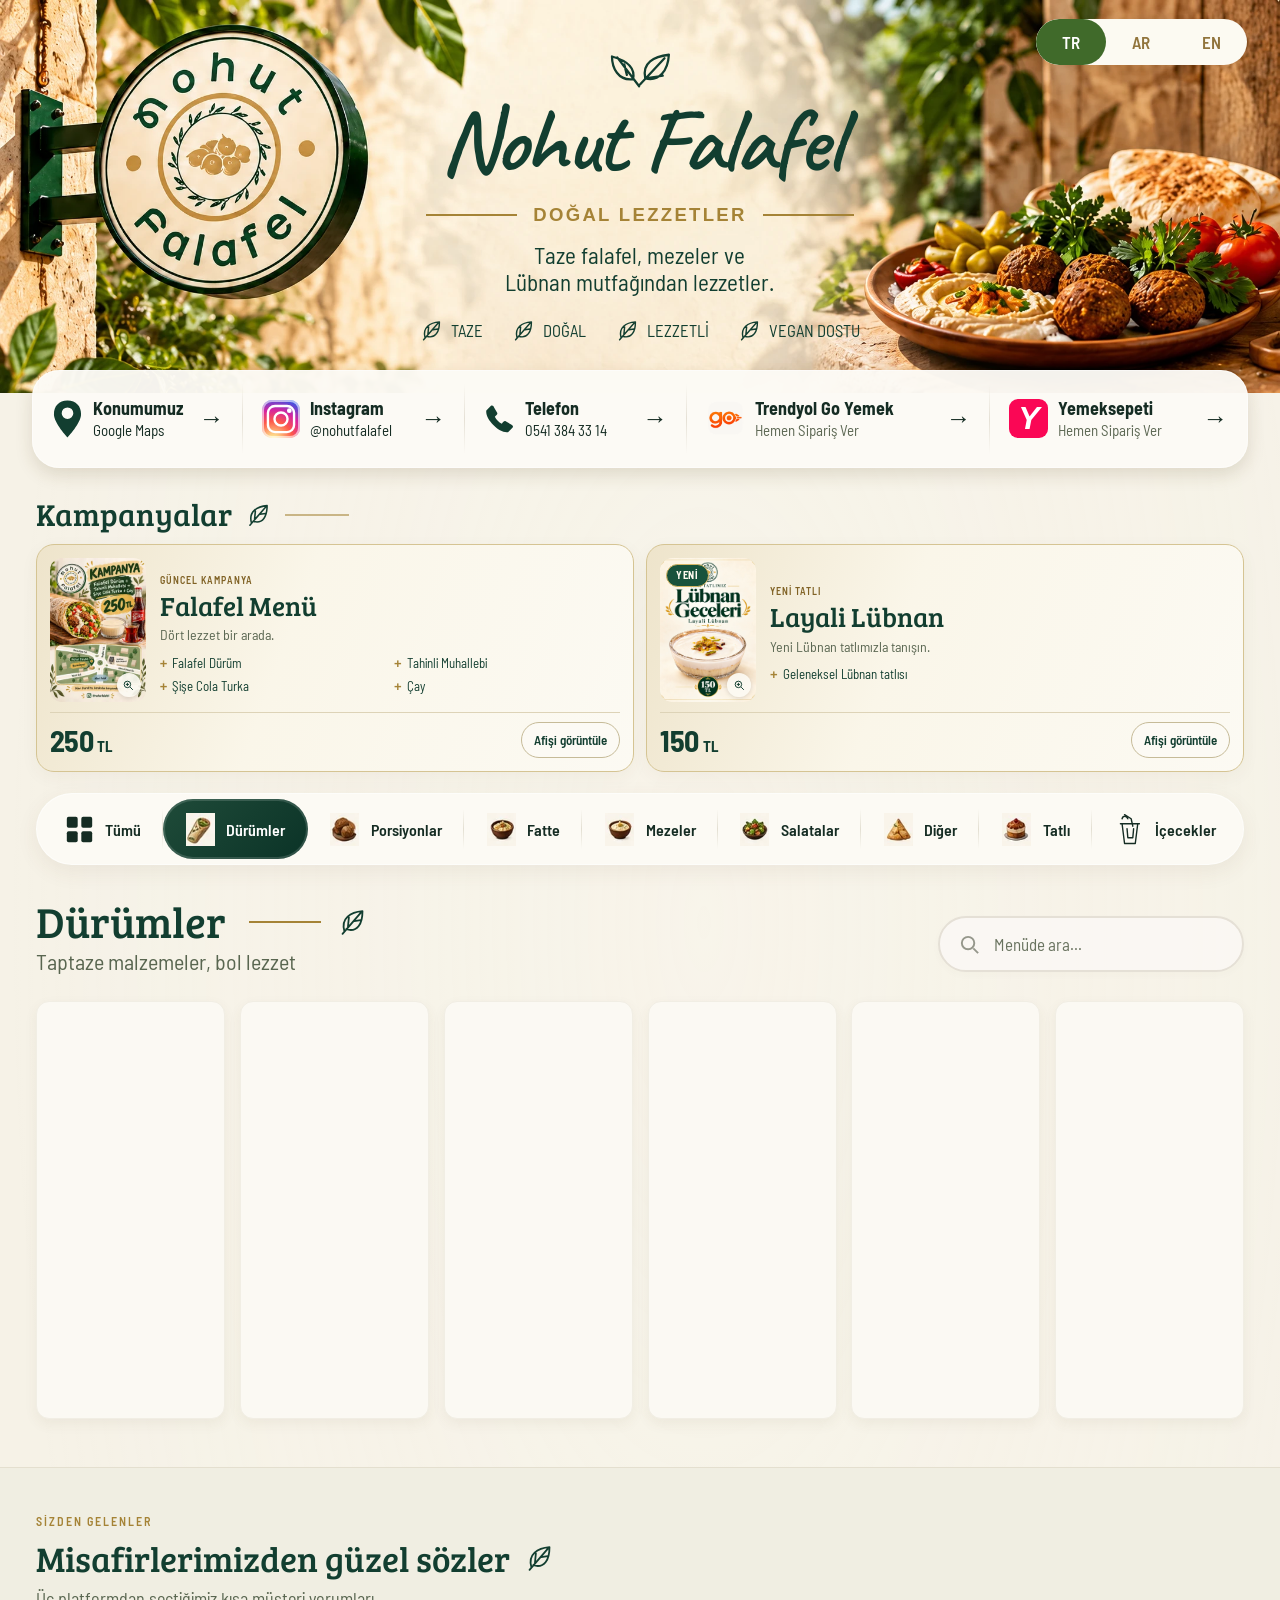
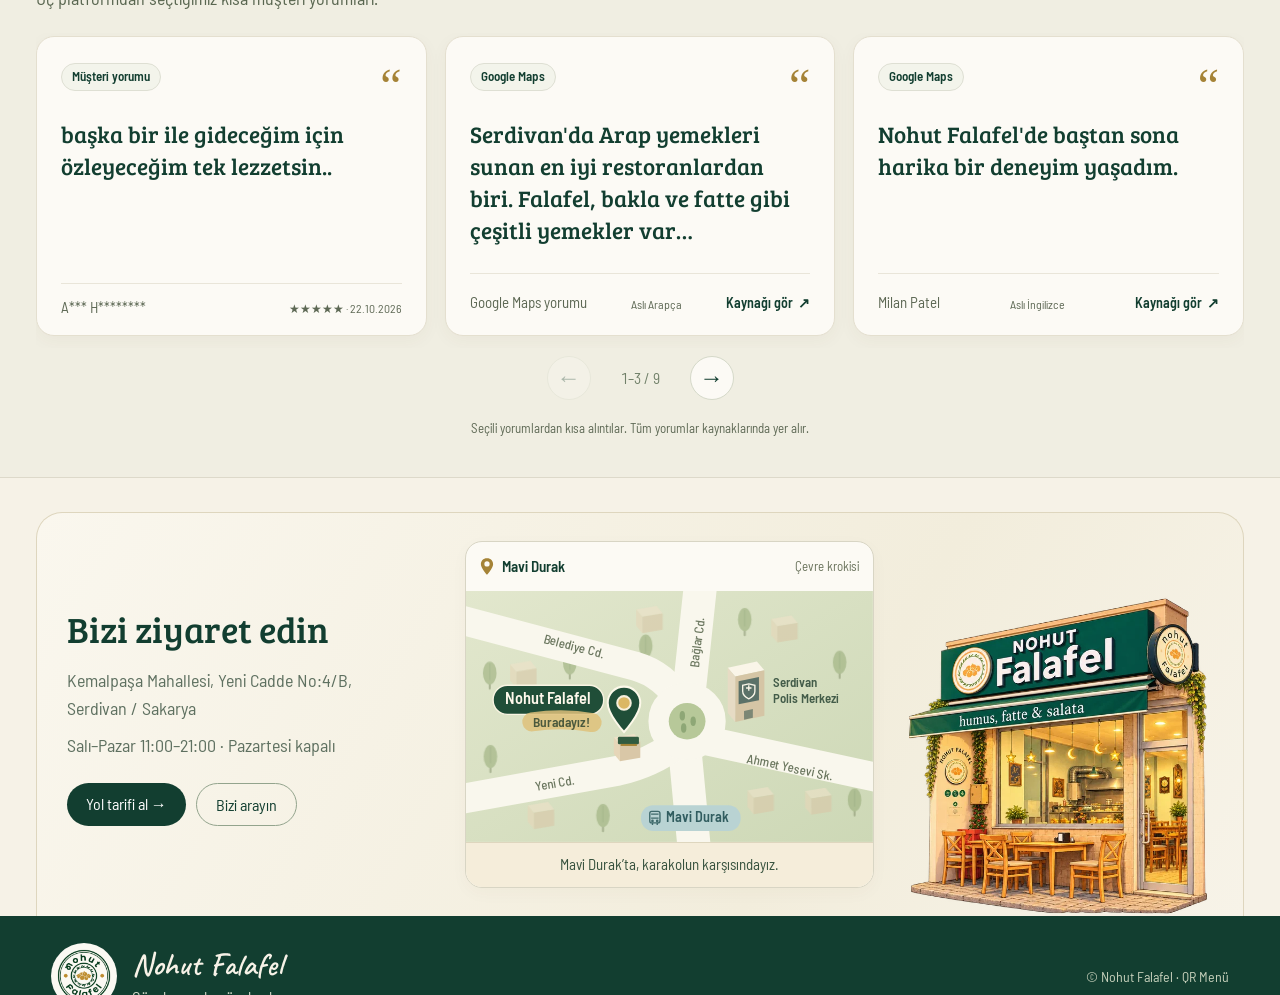
==== index.html @ 2b67fcde "Refresh transparent wrap images" ====
<!doctype html>
<html lang="tr"><head>
<meta charset="utf-8"><meta name="viewport" content="width=device-width,initial-scale=1,viewport-fit=cover"><meta name="theme-color" content="#123e30">
<title>Nohut Falafel | Menü • Menu</title><meta name="description" content="Nohut Falafel Serdivan: falafel, dürüm, fatte, mezeler, salatalar ve içecekler. Turkish, Arabic and English QR menu.">
<link rel="icon" href="assets/nohut-logo.webp?v=20261028-brand1"><link rel="preload" href="assets/hero.webp" as="image" fetchpriority="high"><link rel="stylesheet" href="fonts.css?v=20261025-readability1"><link rel="stylesheet" href="menu.css?v=20261103-wraps3"><script src="menu-data.js?v=20261103-humus" defer></script><script src="menu-ar.js?v=20261103-humus" defer></script><script src="menu.js?v=20261103-transparent1" defer></script>
<link rel="stylesheet" href="campaigns.css?v=20261103-wraps3"><script src="campaigns-data.js?v=20261103-wraps3" defer></script><script src="campaigns.js?v=20261103-wraps3" defer></script>
<script src="cms-live.js?v=20261028-cms1" defer></script>
</head><body>
<a class="skip-link" href="#fullMenu" data-tr="Menüye geç" data-ar="انتقل إلى القائمة" data-en="Skip to menu">Menüye geç</a>
<div class="page">
<header class="hero" aria-labelledby="brandTitle">
<div class="languages" aria-label="Language / Dil / اللغة"><button id="tr" type="button" aria-label="Türkçe" aria-pressed="true">TR</button><button id="ar" type="button" aria-label="العربية" aria-pressed="false">AR</button><button id="en" type="button" aria-label="English" aria-pressed="false">EN</button></div>
<div class="hero-copy"><svg class="hero-leaves" aria-hidden="true" viewBox="0 0 80 46"><use href="#leaves"/></svg><h1 id="brandTitle">Nohut Falafel</h1><div class="tagline"><span data-tr="DOĞAL LEZZETLER" data-ar="نكهات طبيعية" data-en="NATURAL FLAVOURS">DOĞAL LEZZETLER</span></div><p class="hero-description" data-tr="Taze falafel, mezeler ve|Lübnan mutfağından lezzetler." data-ar="فلافل طازجة ومقبلات شهية|ونكهات لبنانية أصيلة." data-en="Fresh falafel, tasty appetizers|and authentic Lebanese flavours.">Taze falafel, mezeler ve<br>Lübnan mutfağından lezzetler.</p><ul class="qualities">
<li><svg aria-hidden="true"><use href="#leaf"/></svg><span data-tr="TAZE" data-ar="طازج" data-en="FRESH">TAZE</span></li><li><svg aria-hidden="true"><use href="#leaf"/></svg><span data-tr="DOĞAL" data-ar="طبيعي" data-en="NATURAL">DOĞAL</span></li><li><svg aria-hidden="true"><use href="#leaf"/></svg><span data-tr="LEZZETLİ" data-ar="لذيذ" data-en="DELICIOUS">LEZZETLİ</span></li><li><svg aria-hidden="true"><use href="#leaf"/></svg><span data-tr="VEGAN DOSTU" data-ar="خيارات نباتية" data-en="VEGAN FRIENDLY">VEGAN DOSTU</span></li></ul></div>
</header>
<nav class="contact-strip" aria-label="Nohut Falafel links">
<a href="https://maps.app.goo.gl/q3GJZfhSuJXXo8o87" target="_blank" rel="noopener noreferrer"><svg class="contact-icon" aria-hidden="true"><use href="#pin"/></svg><span class="contact-copy"><strong data-tr="Konumumuz" data-ar="موقعنا" data-en="Find us">Konumumuz</strong><small>Google Maps</small></span><span class="arrow" aria-hidden="true">→</span></a>
<a href="https://www.instagram.com/nohutfalafel/" target="_blank" rel="noopener noreferrer"><span class="instagram-icon" aria-hidden="true"><svg viewBox="0 0 32 32"><rect x="5" y="5" width="22" height="22" rx="6"/><circle cx="16" cy="16" r="5.5"/><circle cx="23" cy="9" r="1"/></svg></span><span class="contact-copy"><strong>Instagram</strong><small dir="ltr">@nohutfalafel</small></span><span class="arrow" aria-hidden="true">→</span></a>
<a href="tel:+905413843314"><svg class="contact-icon" aria-hidden="true"><use href="#phone"/></svg><span class="contact-copy"><strong data-tr="Telefon" data-ar="الهاتف" data-en="Phone">Telefon</strong><small dir="ltr">0541 384 33 14</small></span><span class="arrow" aria-hidden="true">→</span></a>
<a class="delivery-link" href="https://tgoyemek.com/restoranlar/316490" target="_blank" rel="noopener noreferrer"><img class="trendyol-logo" src="assets/trendyol-go.png?v=20261025-logo1" alt="Trendyol Go" width="39" height="39" decoding="async"><span class="contact-copy"><strong>Trendyol Go Yemek</strong><small data-tr="Hemen Sipariş Ver" data-ar="اطلب الآن" data-en="Order online">Hemen Sipariş Ver</small></span><span class="arrow" aria-hidden="true">→</span></a>
<a class="delivery-link" href="https://www.yemeksepeti.com/restaurant/q6kx/nohut-falafel" target="_blank" rel="noopener noreferrer"><span class="yemeksepeti-icon" aria-hidden="true">Y</span><span class="contact-copy"><strong>Yemeksepeti</strong><small data-tr="Hemen Sipariş Ver" data-ar="اطلب الآن" data-en="Order online">Hemen Sipariş Ver</small></span><span class="arrow" aria-hidden="true">→</span></a>
</nav>
<main class="content">
<noscript class="menu-unavailable">Menüyü görüntülemek için JavaScript’i etkinleştirin. Yardım için: <a href="tel:+905413843314">0541 384 33 14</a>.<br>Enable JavaScript to view the menu, or call us.<br><span lang="ar" dir="rtl">فعّل JavaScript لعرض القائمة، أو اتصل بنا للمساعدة.</span></noscript>
<section class="campaigns" id="campaigns" aria-labelledby="campaignsTitle" hidden><div class="campaigns-heading"><h2 id="campaignsTitle">Kampanyalar</h2><svg aria-hidden="true"><use href="#leaf"/></svg></div><div class="campaigns-list" id="campaignsList"></div></section>
<nav class="category-nav" id="categories" aria-label="Menü kategorileri"></nav>
<section id="fullMenu" aria-labelledby="sectionTitle"><div class="menu-toolbar"><div class="section-heading"><div class="title-line"><h2 id="sectionTitle">Dürümler</h2><span class="gold-rule" aria-hidden="true"></span><svg aria-hidden="true"><use href="#leaf"/></svg></div><p id="sectionDescription">Taptaze malzemeler, bol lezzet</p></div><label class="search"><svg aria-hidden="true" viewBox="0 0 24 24"><circle cx="10.5" cy="10.5" r="6.5"/><path d="m16 16 5 5"/></svg><input type="search" id="search" autocomplete="off" aria-label="Menüde ara" placeholder="Menüde ara..."></label></div><div class="menu-grid" id="grid"></div><p class="empty" id="empty" hidden></p><span class="sr-only" id="counter" role="status" aria-live="polite"></span></section></main>
<section class="reviews-section" id="reviews" aria-labelledby="reviewsTitle">
  <div class="reviews-inner">
    <div class="reviews-heading"><span class="reviews-eyebrow" data-tr="SİZDEN GELENLER" data-ar="تقييمات الزبائن" data-en="CUSTOMER REVIEWS">SİZDEN GELENLER</span><div class="reviews-title-line"><h2 id="reviewsTitle" data-tr="Misafirlerimizden güzel sözler" data-ar="ماذا يقول زبائننا؟" data-en="What Our Customers Say">Misafirlerimizden güzel sözler</h2><svg aria-hidden="true"><use href="#leaf"/></svg></div><p data-tr="Üç platformdan seçtiğimiz kısa müşteri yorumları." data-ar="مختارات من تقييمات زبائننا على Google Maps وTrendyol Go وYemeksepeti." data-en="Customer feedback from Google Maps, Trendyol Go and Yemeksepeti.">Üç platformdan seçtiğimiz kısa müşteri yorumları.</p></div>
    <div class="reviews-grid" id="reviewsTrack" tabindex="0" role="region" aria-labelledby="reviewsTitle">
      <figure class="review-card" data-review-id="customer-20261022-ah">
        <div class="review-card-top"><span class="review-platform" data-tr="Müşteri yorumu" data-ar="رأي أحد زبائننا" data-en="Customer review">Müşteri yorumu</span><span class="review-quote-mark" aria-hidden="true">“</span></div>
        <blockquote><p data-tr="başka bir ile gideceğim için özleyeceğim tek lezzetsin.." data-ar="سأنتقل إلى مدينة أخرى، وطعم أكلكم هو الوحيد الذي سأشتاق إليه." data-en="I&#39;m moving to another city, and yours is the only food I&#39;ll miss.">başka bir ile gideceğim için özleyeceğim tek lezzetsin..</p></blockquote>
        <figcaption><span class="review-author" dir="ltr">A*** H********</span><small class="review-translation"><span aria-hidden="true">★★★★★</span><span class="sr-only" data-tr="5 üzerinden 5" data-ar="5 من 5" data-en="5 out of 5">5 üzerinden 5</span> · <time datetime="2026-10-22">22.10.2026</time></small></figcaption>
      </figure>
      <figure class="review-card">
        <div class="review-card-top"><span class="review-platform google">Google Maps</span><span class="review-quote-mark" aria-hidden="true">“</span></div>
        <blockquote cite="https://www.google.com/maps/place/Nohut+Falafel/@40.7650391,30.3602224,17z/data=!4m8!3m7!1s0x14ccb3cd4595bcab:0xd28ffffa342dbede!8m2!3d40.7650391!4d30.3602224!9m1!1b1!16s%2Fg%2F11wjq__p26?hl=ar"><p data-tr="Serdivan&#39;da Arap yemekleri sunan en iyi restoranlardan biri. Falafel, bakla ve fatte gibi çeşitli yemekler var…" data-ar="من افضل المطاعم اللتي تقدم الوجبات العربية في منطقة سيرديفان اوصي به يقدم اطباق متنوعة لوجبات الفلافل والفول واطباق الفتة…" data-en="One of the best places for Arabic food in Serdivan, serving falafel, fava beans and fatteh…">Serdivan&#39;da Arap yemekleri sunan en iyi restoranlardan biri. Falafel, bakla ve fatte gibi çeşitli yemekler var…</p></blockquote>
        <figcaption><span class="review-author" data-tr="Google Maps yorumu" data-ar="تقييم على Google Maps" data-en="Google Maps reviewer">Google Maps yorumu</span><small class="review-translation" data-tr="Aslı Arapça" data-ar="الأصل بالعربية" data-en="Originally in Arabic">Aslı Arapça</small><a class="review-source" href="https://www.google.com/maps/place/Nohut+Falafel/@40.7650391,30.3602224,17z/data=!4m8!3m7!1s0x14ccb3cd4595bcab:0xd28ffffa342dbede!8m2!3d40.7650391!4d30.3602224!9m1!1b1!16s%2Fg%2F11wjq__p26?hl=ar" target="_blank" rel="noopener noreferrer"><span data-tr="Kaynağı gör" data-ar="عرض المصدر" data-en="View source">Kaynağı gör</span><span aria-hidden="true">↗</span></a></figcaption>
      </figure>
      <figure class="review-card">
        <div class="review-card-top"><span class="review-platform google">Google Maps</span><span class="review-quote-mark" aria-hidden="true">“</span></div>
        <blockquote cite="https://fr.restaurantguru.com/Nohut-Falafel-Sakarya"><p data-tr="Nohut Falafel&#39;de baştan sona harika bir deneyim yaşadım." data-ar="كانت تجربتي في نوهوت فلافل ممتازة من البداية للنهاية." data-en="I had the pleasure of dining at Nohut Falafel, and it was an outstanding experience from start to finish.">Nohut Falafel&#39;de baştan sona harika bir deneyim yaşadım.</p></blockquote>
        <figcaption><span class="review-author" data-tr="Milan Patel" data-ar="Milan Patel" data-en="Milan Patel">Milan Patel</span><small class="review-translation" data-tr="Aslı İngilizce" data-ar="الأصل بالإنجليزية" data-en="Originally in English">Aslı İngilizce</small><a class="review-source" href="https://fr.restaurantguru.com/Nohut-Falafel-Sakarya" target="_blank" rel="noopener noreferrer"><span data-tr="Kaynağı gör" data-ar="عرض المصدر" data-en="View source">Kaynağı gör</span><span aria-hidden="true">↗</span></a></figcaption>
      </figure>
      <figure class="review-card">
        <div class="review-card-top"><span class="review-platform google">Google Maps</span><span class="review-quote-mark" aria-hidden="true">“</span></div>
        <blockquote cite="https://www.google.com/maps/place/Nohut+Falafel/@40.7650391,30.3602224,17z/data=!4m8!3m7!1s0x14ccb3cd4595bcab:0xd28ffffa342dbede!8m2!3d40.7650391!4d30.3602224!9m1!1b1!16s%2Fg%2F11wjq__p26?hl=fr&amp;entry=ttu&amp;g_ep=EgoyMDI2MTAyMC4wIKXMDSoASAFQAw%3D%3D"><p data-tr="Ürünler tazecik lezzetli." data-ar="الأكل طازج جدًا ولذيذ." data-en="The food is really fresh and tasty.">Ürünler tazecik lezzetli.</p></blockquote>
        <figcaption><span class="review-author" data-tr="E. Gündüz" data-ar="E. Gündüz" data-en="E. Gündüz">E. Gündüz</span><a class="review-source" href="https://www.google.com/maps/place/Nohut+Falafel/@40.7650391,30.3602224,17z/data=!4m8!3m7!1s0x14ccb3cd4595bcab:0xd28ffffa342dbede!8m2!3d40.7650391!4d30.3602224!9m1!1b1!16s%2Fg%2F11wjq__p26?hl=fr&amp;entry=ttu&amp;g_ep=EgoyMDI2MTAyMC4wIKXMDSoASAFQAw%3D%3D" target="_blank" rel="noopener noreferrer"><span data-tr="Kaynağı gör" data-ar="عرض المصدر" data-en="View source">Kaynağı gör</span><span aria-hidden="true">↗</span></a></figcaption>
      </figure>
      <figure class="review-card">
        <div class="review-card-top"><span class="review-platform trendyol">Trendyol Go</span><span class="review-quote-mark" aria-hidden="true">“</span></div>
        <blockquote cite="https://tgoyemek.com/restoranlar/316490"><p data-tr="Harikasınız. Her şey çok lezzetli" data-ar="أنتم رائعون، وكل شيء لذيذ جدًا!" data-en="You&#39;re amazing! Everything is delicious.">Harikasınız. Her şey çok lezzetli</p></blockquote>
        <figcaption><span class="review-author" data-tr="Trendyol Go müşterisi" data-ar="أحد زبائن Trendyol Go" data-en="Trendyol Go customer">Trendyol Go müşterisi</span><a class="review-source" href="https://tgoyemek.com/restoranlar/316490" target="_blank" rel="noopener noreferrer"><span data-tr="Kaynağı gör" data-ar="عرض المصدر" data-en="View source">Kaynağı gör</span><span aria-hidden="true">↗</span></a></figcaption>
      </figure>
      <figure class="review-card">
        <div class="review-card-top"><span class="review-platform yemeksepeti">Yemeksepeti</span><span class="review-quote-mark" aria-hidden="true">“</span></div>
        <blockquote cite="https://www.yemeksepeti.com/en/restaurant/q6kx/nohut-falafel/reviews"><p data-tr="Lezzetli ve doyurucuydu ellerinize sağlık." data-ar="الأكل كان لذيذًا ومشبعًا، يعطيكم العافية!" data-en="Delicious and filling — compliments to the chef!">Lezzetli ve doyurucuydu ellerinize sağlık.</p></blockquote>
        <figcaption><span class="review-author" data-tr="Yemeksepeti müşterisi" data-ar="أحد زبائن Yemeksepeti" data-en="Yemeksepeti customer">Yemeksepeti müşterisi</span><a class="review-source" href="https://www.yemeksepeti.com/en/restaurant/q6kx/nohut-falafel/reviews" target="_blank" rel="noopener noreferrer"><span data-tr="Kaynağı gör" data-ar="عرض المصدر" data-en="View source">Kaynağı gör</span><span aria-hidden="true">↗</span></a></figcaption>
      </figure>
      <figure class="review-card">
        <div class="review-card-top"><span class="review-platform google">Google Maps</span><span class="review-quote-mark" aria-hidden="true">“</span></div>
        <blockquote cite="https://www.google.com/maps/place/Nohut+Falafel/@40.7650391,30.3602224,17z/data=!4m8!3m7!1s0x14ccb3cd4595bcab:0xd28ffffa342dbede!8m2!3d40.7650391!4d30.3602224!9m1!1b1!16s%2Fg%2F11wjq__p26?hl=fr&amp;entry=ttu&amp;g_ep=EgoyMDI2MTAyMC4wIKXMDSoASAFQAw%3D%3D"><p data-tr="Çok iyi bir Lübnan restoranı." data-ar="مطعم لبناني ممتاز." data-en="A really good Lebanese restaurant.">Çok iyi bir Lübnan restoranı.</p></blockquote>
        <figcaption><span class="review-author">Temsi<small class="review-translation" data-tr="Fransızcadan çevrildi" data-ar="مترجم من الفرنسية" data-en="Translated from French">Fransızcadan çevrildi</small></span><a class="review-source" href="https://www.google.com/maps/place/Nohut+Falafel/@40.7650391,30.3602224,17z/data=!4m8!3m7!1s0x14ccb3cd4595bcab:0xd28ffffa342dbede!8m2!3d40.7650391!4d30.3602224!9m1!1b1!16s%2Fg%2F11wjq__p26?hl=fr&amp;entry=ttu&amp;g_ep=EgoyMDI2MTAyMC4wIKXMDSoASAFQAw%3D%3D" target="_blank" rel="noopener noreferrer"><span data-tr="Kaynağı gör" data-ar="عرض المصدر" data-en="View source">Kaynağı gör</span><span aria-hidden="true">↗</span></a></figcaption>
      </figure>
      <figure class="review-card">
        <div class="review-card-top"><span class="review-platform trendyol">Trendyol Go</span><span class="review-quote-mark" aria-hidden="true">“</span></div>
        <blockquote cite="https://tgoyemek.com/restoranlar/316490"><p data-tr="Elinize sağlık bayıldık" data-ar="تسلم إيديكم، الأكل عجبنا كثير!" data-en="We loved it — compliments to the chef!">Elinize sağlık bayıldık</p></blockquote>
        <figcaption><span class="review-author" data-tr="Trendyol Go müşterisi" data-ar="أحد زبائن Trendyol Go" data-en="Trendyol Go customer">Trendyol Go müşterisi</span><a class="review-source" href="https://tgoyemek.com/restoranlar/316490" target="_blank" rel="noopener noreferrer"><span data-tr="Kaynağı gör" data-ar="عرض المصدر" data-en="View source">Kaynağı gör</span><span aria-hidden="true">↗</span></a></figcaption>
      </figure>
      <figure class="review-card">
        <div class="review-card-top"><span class="review-platform yemeksepeti">Yemeksepeti</span><span class="review-quote-mark" aria-hidden="true">“</span></div>
        <blockquote cite="https://www.yemeksepeti.com/en/restaurant/q6kx/nohut-falafel/reviews"><p data-tr="her zaman taze ve lezzetli" data-ar="دائمًا طازج ولذيذ." data-en="Always fresh and delicious.">her zaman taze ve lezzetli</p></blockquote>
        <figcaption><span class="review-author" data-tr="Yemeksepeti müşterisi" data-ar="أحد زبائن Yemeksepeti" data-en="Yemeksepeti customer">Yemeksepeti müşterisi</span><a class="review-source" href="https://www.yemeksepeti.com/en/restaurant/q6kx/nohut-falafel/reviews" target="_blank" rel="noopener noreferrer"><span data-tr="Kaynağı gör" data-ar="عرض المصدر" data-en="View source">Kaynağı gör</span><span aria-hidden="true">↗</span></a></figcaption>
      </figure>
    </div>
    <div class="reviews-controls">
      <button class="review-nav" id="reviewsPrev" type="button" aria-controls="reviewsTrack" disabled><span aria-hidden="true">←</span><span class="sr-only" data-tr="Önceki yorumlar" data-ar="الآراء السابقة" data-en="Previous reviews">Önceki yorumlar</span></button>
      <span class="reviews-position" id="reviewsPosition" dir="ltr" role="status" aria-live="polite">1–3 / 9</span>
      <button class="review-nav" id="reviewsNext" type="button" aria-controls="reviewsTrack"><span aria-hidden="true">→</span><span class="sr-only" data-tr="Sonraki yorumlar" data-ar="الآراء التالية" data-en="Next reviews">Sonraki yorumlar</span></button>
    </div>
    <p class="reviews-note" data-tr="Seçili yorumlardan kısa alıntılar. Tüm yorumlar kaynaklarında yer alır." data-ar="مقتطفات من تقييمات أصلية بالعربية والإنجليزية، وتعليقات مترجمة من التركية. يمكنكم مراجعة المصادر عبر الروابط." data-en="Original Arabic and English review excerpts, plus translations of Turkish reviews. Check the source links for full reviews.">Seçili yorumlardan kısa alıntılar. Tüm yorumlar kaynaklarında yer alır.</p>
  </div>
</section>
<section class="visit" aria-labelledby="visitTitle"><div class="visit-inner"><div class="visit-copy"><h2 id="visitTitle" data-tr="Bizi ziyaret edin" data-ar="زورونا" data-en="Visit us">Bizi ziyaret edin</h2><p>Kemalpaşa Mahallesi, Yeni Cadde No:4/B, Serdivan / Sakarya</p><p data-tr="Salı–Pazar 11:00–21:00 · Pazartesi kapalı" data-ar="الثلاثاء–الأحد ⁦11:00–21:00⁩ · مغلق يوم الاثنين" data-en="Tue–Sun 11:00–21:00 · Closed Mondays">Salı–Pazar 11:00–21:00 · Pazartesi kapalı</p><div class="visit-actions"><a href="https://maps.app.goo.gl/q3GJZfhSuJXXo8o87" target="_blank" rel="noopener noreferrer" data-tr="Yol tarifi al →" data-ar="الاتجاهات ←" data-en="Get directions →">Yol tarifi al →</a><a href="tel:+905413843314" data-tr="Bizi arayın" data-ar="اتصل بنا" data-en="Call us">Bizi arayın</a></div></div><div class="visit-map"><div class="visit-map-heading"><span><svg aria-hidden="true" viewBox="0 0 32 40"><use href="#pin"/></svg><strong>Mavi Durak</strong></span><span class="visit-map-label" data-tr="Çevre krokisi" data-ar="خريطة مبسطة" data-en="Local guide">Çevre krokisi</span></div><a class="visit-sketch" href="https://maps.app.goo.gl/q3GJZfhSuJXXo8o87" target="_blank" rel="noopener noreferrer"><svg class="visit-sketch-svg" viewBox="0 0 600 370" xmlns="http://www.w3.org/2000/svg" aria-hidden="true" focusable="false">
<defs><linearGradient id="localGround" x2="1" y2="1"><stop stop-color="#e2e7cd"/><stop offset="1" stop-color="#cdd8b6"/></linearGradient>
<g id="localTree"><path d="M0 7v15" stroke="#8a9672" stroke-width="3" stroke-linecap="round"/><ellipse cy="-1" rx="10" ry="17" fill="#99ad7b"/><path d="M0-15v24" stroke="#7e9865" stroke-width="2" opacity=".5"/></g>
<g id="localHouse"><path d="m0 5 30-5 9 11-30 5Z" fill="#eee1c8"/><path d="m9 16 30-5v24l-30 5Z" fill="#d9c7a7"/><path d="M0 5v24l9 11V16Z" fill="#e6d6b8"/></g></defs>
<rect width="600" height="370" fill="url(#localGround)"/>
<g opacity=".6"><use href="#localHouse" x="65" y="103"/><use href="#localHouse" x="251" y="22"/><use href="#localHouse" x="450" y="36"/><use href="#localHouse" x="500" y="290"/><use href="#localHouse" x="91" y="311"/><use href="#localHouse" x="415" y="289"/>
<use href="#localTree" x="35" y="122"/><use href="#localTree" x="153" y="107"/><use href="#localTree" x="265" y="82"/><use href="#localTree" x="411" y="43"/><use href="#localTree" x="551" y="106"/><use href="#localTree" x="573" y="309"/><use href="#localTree" x="202" y="332"/><use href="#localTree" x="36" y="245"/></g>
<g fill="none" stroke="#f9f7ed" stroke-linecap="round" stroke-linejoin="round"><path d="M347-20 330 139Q325 157 318 174Q306 209 323 237L338 395" stroke-width="49"/><path d="M-25 38 250 111Q292 123 317 164" stroke-width="43"/><path d="M-20 309 224 265Q273 254 310 226" stroke-width="44"/><path d="M338 217 620 278" stroke-width="43"/><circle cx="326" cy="192" r="42" stroke-width="30"/></g>
<circle cx="326" cy="192" r="27" fill="#b7c899"/>
<g fill="#8ea776"><ellipse cx="319" cy="184" rx="4" ry="7"/><ellipse cx="335" cy="192" rx="4" ry="7"/><ellipse cx="321" cy="202" rx="4" ry="7"/></g>
<g class="local-road-labels" fill="#6b775f" font-size="19" font-weight="500"><text x="113" y="76" transform="rotate(15 113 76)">Belediye Cd.</text><text x="343" y="114" transform="rotate(-83 343 114)">Bağlar Cd.</text><text x="103" y="295" transform="rotate(-10 103 295)">Yeni Cd.</text><text x="413" y="253" transform="rotate(12 413 253)">Ahmet Yesevi Sk.</text></g>
<g transform="translate(386 101)"><path d="m0 12 43-9 11 13-43 9Z" fill="#faf5e8"/><path d="m11 25 43-9v67l-43 9Z" fill="#d5c5a5"/><path d="M0 12v67l11 13V25Z" fill="#e6dbc4"/><path d="m16 32 30-6v34l-30 6Z" fill="#5b7168"/><path d="m31 36 9 2v9q0 7-9 11-9-4-9-11v-9Z" fill="none" stroke="#f9f5e8" stroke-width="2"/><path d="M27 42h8m-4-4v8" stroke="#f9f5e8" stroke-width="2"/><path d="m24 76 13-3v13l-13 3Z" fill="#7c8775"/></g>
<text class="local-landmark" x="453" y="142" fill="#435c49" font-size="19" font-weight="600"><tspan x="453">Serdivan</tspan><tspan x="453" dy="23">Polis Merkezi</tspan></text>
<g transform="translate(218 211)"><use href="#localHouse"/><rect x="6" y="4" width="31" height="11" rx="2" fill="#315b40"/><path d="M10 16h24" stroke="#a58336" stroke-width="3"/></g>
<g transform="translate(233 208)"><path d="M0 0s-24-26-24-43a24 24 0 1 1 48 0C24-26 0 0 0 0Z" fill="#204e38" stroke="#fcf8e9" stroke-width="3"/><circle cy="-43" r="10" fill="#dbb764" stroke="#f7efdc" stroke-width="3"/></g>
<rect x="40" y="139" width="163" height="43" rx="21" fill="#204e38" stroke="#f9f4e2" stroke-width="2"/>
<text x="121" y="167" text-anchor="middle" fill="#fff9ec" font-size="24" font-weight="600">Nohut Falafel</text>
<path d="M97 193q47-7 89 1" stroke="#dfc17b" stroke-width="28" stroke-linecap="round" opacity=".85"/>
<text x="141" y="201" text-anchor="middle" fill="#4b593d" font-size="20" font-weight="600" data-tr="Buradayız!" data-ar="نحن هنا!" data-en="We’re here!">Buradayız!</text>
<g transform="translate(258 316)"><rect width="147" height="38" rx="18" fill="#b9d3d3"/><g transform="translate(13 9)" stroke="#3e696b" stroke-width="2" fill="none"><rect width="15" height="17" rx="3"/><path d="M2 4h11M2 10h11M4 17v3m7-3v3"/><circle cx="4" cy="14" r="1"/><circle cx="11" cy="14" r="1"/></g><text x="37" y="25" fill="#315d60" font-size="21" font-weight="600">Mavi Durak</text></g>
</svg><span class="visit-map-caption" data-tr="Mavi Durak’ta, karakolun karşısındayız." data-ar="تجدوننا في Mavi Durak، مقابل مركز الشرطة." data-en="Find us in Mavi Durak, opposite the police station.">Mavi Durak’ta, karakolun karşısındayız.</span></a></div><div class="visit-illustration" aria-hidden="true"><img src="assets/nohut-storefront-anime.webp?v=20261028-1" alt="" width="800" height="600" loading="lazy" decoding="async"></div></div></section>
<footer><img src="assets/nohut-logo.webp?v=20261028-brand1" alt="Nohut Falafel orijinal logo" width="66" height="66" loading="lazy"><div><span class="footer-brand">Nohut Falafel</span><p data-tr="Güzel yemek, güzel anlar." data-ar="أكل طيّب ولَمّة حلوة." data-en="Good food, good moments.">Güzel yemek, güzel anlar.</p></div><small>© Nohut Falafel · <span data-tr="QR Menü" data-ar="قائمة الطعام" data-en="QR Menu">QR Menü</span></small></footer></div>
<dialog class="campaign-viewer" id="campaignViewer" aria-labelledby="campaignViewerTitle"><figure><h2 class="sr-only" id="campaignViewerTitle">Kampanya</h2><button class="campaign-viewer-close" type="button" aria-label="Kapat">×</button><img alt="" width="768" height="1152" decoding="async"></figure></dialog>
<svg class="svg-defs" xmlns="http://www.w3.org/2000/svg" aria-hidden="true"><defs>
<symbol id="leaf" viewBox="0 0 32 32"><path d="M7 26C3 12 14 5 27 4c0 13-5 24-18 20M5 29 25 6M11 21l1-10m6 4 7-1" fill="none" stroke="currentColor" stroke-width="2" stroke-linecap="round" stroke-linejoin="round"/></symbol>
<symbol id="leaves" viewBox="0 0 80 46"><path d="M39 41 14 8m18 25C15 35 8 20 8 7c18 5 27 13 24 26Zm8 6L68 9M46 32C42 14 56 7 73 5c-1 18-11 31-27 27Zm0 0 20-3M25 28l-3-12" fill="none" stroke="currentColor" stroke-width="2.6" stroke-linecap="round" stroke-linejoin="round"/></symbol>
<symbol id="pin" viewBox="0 0 32 40"><path d="M16 1C7 1 2 7 2 15c0 9 14 24 14 24s14-15 14-24C30 7 25 1 16 1Zm0 19a6 6 0 1 1 0-12 6 6 0 0 1 0 12Z" fill="currentColor"/></symbol>
<symbol id="phone" viewBox="0 0 40 40"><path d="M9 3 3 9C1 20 20 39 31 37l6-6c1-2 0-3-2-4l-7-4c-2-1-3 1-5 3-4-2-7-5-9-9 2-2 4-3 3-5l-4-7c-1-2-2-3-4-2Z" fill="currentColor"/></symbol>
<symbol id="all" viewBox="0 0 32 32"><rect x="2" y="2" width="12" height="12" rx="2" fill="currentColor"/><rect x="18" y="2" width="12" height="12" rx="2" fill="currentColor"/><rect x="2" y="18" width="12" height="12" rx="2" fill="currentColor"/><rect x="18" y="18" width="12" height="12" rx="2" fill="currentColor"/></symbol>
<symbol id="drink" viewBox="0 0 32 40"><path d="m7 13 3 24h13l3-24Zm-2 0h23M10 2l8 5 2 9m-7 3 1 11h6l1-11M7 7c1-4 5-4 7 0" fill="none" stroke="currentColor" stroke-width="1.7" stroke-linejoin="round" stroke-linecap="round"/></symbol>
</defs></svg></body></html>
---- fonts.css ----
@font-face {
  font-family: 'Barlow Semi Condensed';
  font-style: normal;
  font-weight: 400;
  font-display: swap;
  src: url(assets/fonts/wlpvgxjLBV1hqnzfr-F8sEYMB0Yybp0mudRnfw.ttf) format('truetype');
}
@font-face {
  font-family: 'Barlow Semi Condensed';
  font-style: normal;
  font-weight: 500;
  font-display: swap;
  src: url(assets/fonts/wlpigxjLBV1hqnzfr-F8sEYMB0Yybp0mudRfi6mPAA.ttf) format('truetype');
}
@font-face {
  font-family: 'Barlow Semi Condensed';
  font-style: normal;
  font-weight: 600;
  font-display: swap;
  src: url(assets/fonts/wlpigxjLBV1hqnzfr-F8sEYMB0Yybp0mudRfp66PAA.ttf) format('truetype');
}
@font-face {
  font-family: 'Barlow Semi Condensed';
  font-style: normal;
  font-weight: 700;
  font-display: swap;
  src: url(assets/fonts/wlpigxjLBV1hqnzfr-F8sEYMB0Yybp0mudRfw6-PAA.ttf) format('truetype');
}
@font-face {
  font-family: 'Bree Serif';
  font-style: normal;
  font-weight: 400;
  font-display: swap;
  src: url(assets/fonts/4UaHrEJCrhhnVA3DgluAx60.ttf) format('truetype');
}
@font-face {
  font-family: 'Caveat';
  font-style: normal;
  font-weight: 600;
  font-display: swap;
  src: url(assets/fonts/WnznHAc5bAfYB2QRah7pcpNvOx-pjSx6SII.ttf) format('truetype');
}

/* Noto Sans Arabic — locally hosted Arabic and Latin subsets. */
@font-face {
  font-family: 'Noto Sans Arabic';
  font-style: normal;
  font-weight: 400 700;
  font-stretch: 100%;
  font-display: swap;
  src: url(assets/fonts/noto-sans-arabic-arabic.woff2) format('woff2');
  unicode-range: U+0600-06FF, U+0750-077F, U+0870-0891, U+0897-08E1, U+08E3-08FF, U+200C-200E, U+2010-2011, U+204F, U+2E41, U+FB50-FDFF, U+FE70-FE74, U+FE76-FEFC, U+102E0-102FB, U+10E60-10E7E, U+10EC2-10EC7, U+10EC9-10EEE, U+10EF0-10EFF, U+1EE00-1EE03, U+1EE05-1EE1F, U+1EE21-1EE22, U+1EE24, U+1EE27, U+1EE29-1EE32, U+1EE34-1EE37, U+1EE39, U+1EE3B, U+1EE42, U+1EE47, U+1EE49, U+1EE4B, U+1EE4D-1EE4F, U+1EE51-1EE52, U+1EE54, U+1EE57, U+1EE59, U+1EE5B, U+1EE5D, U+1EE5F, U+1EE61-1EE62, U+1EE64, U+1EE67-1EE6A, U+1EE6C-1EE72, U+1EE74-1EE77, U+1EE79-1EE7C, U+1EE7E, U+1EE80-1EE89, U+1EE8B-1EE9B, U+1EEA1-1EEA3, U+1EEA5-1EEA9, U+1EEAB-1EEBB, U+1EEF0-1EEF1;
}
@font-face {
  font-family: 'Noto Sans Arabic';
  font-style: normal;
  font-weight: 400 700;
  font-stretch: 100%;
  font-display: swap;
  src: url(assets/fonts/noto-sans-arabic-latin-ext.woff2) format('woff2');
  unicode-range: U+0100-02BA, U+02BD-02C5, U+02C7-02CC, U+02CE-02D7, U+02DD-02FF, U+0304, U+0308, U+0329, U+1D00-1DBF, U+1E00-1E9F, U+1EF2-1EFF, U+2020, U+20A0-20AB, U+20AD-20C4, U+2113, U+2C60-2C7F, U+A720-A7FF;
}
@font-face {
  font-family: 'Noto Sans Arabic';
  font-style: normal;
  font-weight: 400 700;
  font-stretch: 100%;
  font-display: swap;
  src: url(assets/fonts/noto-sans-arabic-latin.woff2) format('woff2');
  unicode-range: U+0000-00FF, U+0131, U+0152-0153, U+02BB-02BC, U+02C6, U+02DA, U+02DC, U+0304, U+0308, U+0329, U+2000-206F, U+20AC, U+2122, U+2191, U+2193, U+2212, U+2215, U+FEFF, U+FFFD;
}
---- menu.css ----
:root{--green:#123e30;--gold:#a58336;--cream:#f6f2e7;--text:#152c23;--muted:#939487;--card:#fbf9f3;--shadow:0 7px 22px #59492513}
*{box-sizing:border-box}html{scroll-behavior:smooth;scroll-padding-top:108px}body{margin:0;background:var(--cream);color:var(--text);font-family:'Barlow Semi Condensed',Arial,sans-serif;font-size:18px}button,input{font:inherit}button,a,input{-webkit-tap-highlight-color:transparent}button,a{touch-action:manipulation}a{color:inherit;text-decoration:none}button{cursor:pointer}button:focus-visible,a:focus-visible,input:focus-visible{outline:3px solid var(--gold);outline-offset:5px}[hidden]{display:none!important}.svg-defs{position:absolute;width:0;height:0;overflow:hidden}.sr-only{position:absolute;width:1px;height:1px;padding:0;overflow:hidden;clip:rect(0,0,0,0);white-space:nowrap;border:0}.skip-link{position:fixed;left:16px;top:-90px;z-index:20;background:var(--green);color:white;padding:12px 20px;border-radius:12px}.skip-link:focus{top:12px}.page{max-width:1800px;margin:auto;overflow:clip;background:radial-gradient(ellipse at 55% 35%,#fffdf533,transparent 70%),var(--cream)}
.hero{height:clamp(355px,30.7vw,505px);position:relative;background:#f4ecd7 url('assets/hero.webp') center top/cover no-repeat}.hero-copy{position:absolute;top:clamp(38px,3.8vw,67px);left:29%;width:42%;text-align:center;color:var(--green)}.hero-leaves{width:70px;height:43px;display:block;margin:0 auto 2px}.hero h1{font-family:'Caveat',cursive;font-weight:600;font-size:clamp(64px,7.2vw,112px);line-height:1.03;letter-spacing:-2.5px;white-space:nowrap;margin:0 0 15px}.tagline{display:flex;justify-content:center;align-items:center;gap:16px;font-family:Arial,sans-serif;color:var(--gold);font-size:clamp(14px,1.45vw,22px);font-weight:600;letter-spacing:2.3px;white-space:nowrap}.tagline:before,.tagline:after{content:'';height:2px;width:17%;background:var(--gold)}.hero-description{font-size:clamp(19px,1.8vw,27px);line-height:1.2;margin:16px 0 21px}.qualities{list-style:none;display:flex;justify-content:center;gap:clamp(18px,2.3vw,38px);padding:0;margin:0 -40px;font-size:clamp(14px,1.3vw,20px);white-space:nowrap}.qualities li{display:flex;align-items:center;gap:8px}.qualities svg{width:23px;height:25px}.languages{position:absolute;right:2.6%;top:19px;display:flex;background:#fcfaf2;border-radius:40px;overflow:hidden;z-index:2;box-shadow:0 3px 8px #0001}.languages button{background:transparent;border:0;color:#91743c;padding:13px 26px;min-width:67px;font-size:17px;font-weight:600;border-radius:40px}.languages button[aria-pressed=true]{background:#406a2a;color:white}.languages button:focus-visible{outline-offset:-4px}
.contact-strip{position:relative;z-index:3;display:grid;grid-template-columns:1fr 1fr 1fr 1.11fr 1.04fr;margin:-23px 2.5% 0;background:#fcfaf5f7;border:1px solid #fff8;border-radius:27px;box-shadow:0 7px 17px #57411e26;min-height:98px;isolation:isolate}.contact-strip a{display:flex;align-items:center;gap:15px;padding:21px clamp(14px,2vw,30px);position:relative;transition:background .18s}.contact-strip a:not(:last-child):after{content:'';position:absolute;right:0;top:14%;height:72%;width:1px;background:linear-gradient(transparent,#e5e0d5,transparent)}.contact-strip a:hover{background:#e9e9dc88}.contact-strip a:first-child{border-radius:27px 0 0 27px}.contact-strip a:last-child{border-radius:0 27px 27px 0}.contact-icon{width:31px;height:40px;flex-shrink:0;color:var(--green)}.contact-copy{display:flex;flex-direction:column;gap:3px;min-width:0}.contact-copy strong{font-size:18px;font-weight:700;line-height:1.1;white-space:nowrap}.contact-copy small{font-size:15px;line-height:1.15;white-space:nowrap}.delivery-link small{color:#807d70}.arrow{margin-left:auto;font-family:Arial,sans-serif;font-size:25px;font-weight:400;line-height:1}.instagram-icon{height:38px;width:38px;flex-shrink:0;border-radius:10px;background:radial-gradient(circle at 30% 107%,#fdf497 0%,#fdf497 5%,#fd5949 40%,#d6249f 63%,#285aeb 92%);box-shadow:inset 0 0 0 2px #fff9}.instagram-icon svg{width:100%;height:100%;fill:none;stroke:white;stroke-width:2}.trendyol-logo{width:63px;height:49px;flex-shrink:0;mix-blend-mode:multiply}.yemeksepeti-icon{display:grid;place-items:center;border-radius:9px;color:white;background:#fa0755;width:39px;height:39px;flex-shrink:0;font:bold italic 32px Arial,sans-serif}
.content{padding:28px 2.8% 48px}.category-nav{display:flex;align-items:stretch;padding:5px;background:#fcfaf4;border-radius:50px;box-shadow:var(--shadow);margin-bottom:33px;overflow-x:auto;scrollbar-width:none;position:sticky;top:9px;z-index:5;border:1px solid #fff9}.category-nav::-webkit-scrollbar{display:none}.category{display:flex;align-items:center;justify-content:center;gap:11px;flex:1 0 auto;min-height:60px;padding:9px 17px;border:0;border-radius:38px;background:transparent;font-weight:600;color:var(--text);font-size:16px;white-space:nowrap;position:relative}.category:not(:last-child):after{content:'';position:absolute;right:0;top:17%;height:66%;width:1px;background:linear-gradient(transparent,#e3dfd2,transparent)}.category:hover{background:#e9eddf}.category[aria-pressed=true]{background:linear-gradient(135deg,#1f4b39,#0b3327);color:#fff;box-shadow:inset 0 0 0 2px #ffffff25}.category[aria-pressed=true]:after{display:none}.category-icon{font-size:27px;line-height:1;display:grid;place-items:center;width:30px;height:35px;flex-shrink:0}.category-icon svg{width:29px;height:33px}.category:focus-visible{outline-offset:-4px}#fullMenu{scroll-margin-top:100px}.menu-toolbar{display:flex;justify-content:space-between;align-items:center;gap:20px;margin-bottom:25px}.title-line{display:flex;align-items:center;gap:17px;color:var(--green)}h2{font-family:'Bree Serif',Georgia,serif;font-weight:400}.title-line h2{font-size:43px;line-height:1.1;margin:0}.gold-rule{width:72px;height:2px;background:var(--gold);margin-left:6px}.title-line svg{width:29px;height:32px}.section-heading p{color:#929385;font-size:22px;line-height:1.3;margin:2px 0 0}.search{display:flex;align-items:center;gap:11px;width:306px;height:56px;max-width:40%;border:2px solid #e5e0d6;border-radius:40px;background:#fcfaf8b0;padding:0 18px;box-shadow:0 3px 9px #50422b06;transform:translateY(7px)}.search svg{width:23px;height:23px;flex-shrink:0;fill:none;stroke:#95978b;stroke-width:2}.search input{width:100%;background:transparent;border:0;outline:none;color:var(--green);font-size:17px;min-width:0}.search:focus-within{border-color:var(--gold)}.search input:focus-visible{outline:none}.search input::placeholder{color:#b3b1a7}.menu-grid{display:grid;grid-template-columns:repeat(6,minmax(0,1fr));gap:18px 15px}.dish{border-radius:13px;overflow:hidden;min-width:0;background:var(--card);box-shadow:0 5px 13px #5b4a2810;display:flex;flex-direction:column;border:1px solid #f1eee4}.art{aspect-ratio:1/1;overflow:hidden;background:radial-gradient(ellipse at center,#f0e7d6,#e0d6bf);display:grid;place-items:center;position:relative}.art>svg{display:block;width:100%;height:100%}.real-dish-image{width:100%;height:100%;object-fit:contain;padding:10px}.fallback-art{position:absolute;inset:0;display:grid;place-items:center}.fallback-art svg{width:100%;height:100%}.dish-text{padding:9px 13px 12px;display:flex;flex-direction:column;flex:1}.name{font-size:18px;font-weight:600;line-height:1.15;margin:0;min-height:42px}.price{font-size:23px;font-weight:700;color:var(--gold);margin-top:9px;line-height:1;min-height:23px}.desc{font-size:15px;line-height:1.4;color:#727a6e;margin:9px 0 0}.empty{text-align:center;padding:55px 10px;color:#728271;font-size:21px}.visit{text-align:center;border-top:1px solid #ddd9ca;padding:35px 20px 39px;background:#eeeee2}.visit h2{font-size:30px;margin:0 0 12px;color:var(--green)}.visit p{margin:7px 0;font-size:17px;color:#5e7060}.visit-actions{display:flex;justify-content:center;gap:10px;margin-top:20px}.visit-actions a{padding:11px 22px;border-radius:25px;background:var(--green);color:#fff;font-size:16px}.visit-actions a:last-child{background:transparent;border:1px solid #93a48d;color:var(--green)}footer{display:flex;align-items:center;gap:15px;padding:27px 4%;background:var(--green);color:#f7f2e7}footer img{border-radius:50%;object-fit:cover}footer .footer-brand{font-family:'Caveat',cursive;font-size:32px}footer p{margin:2px 0;font-size:16px;color:#d1d9c8}footer>small{margin-left:auto;font-size:14px;color:#c6d0bb}
@media(min-width:1500px){.category{font-size:19px;min-height:70px}.content{padding-top:35px}.contact-strip{min-height:115px}.contact-copy strong{font-size:21px}.contact-copy small{font-size:17px}.contact-icon{width:37px;height:45px}.instagram-icon{width:44px;height:44px}.contact-strip .arrow{font-size:30px}.name{font-size:22px;min-height:51px}.price{font-size:27px}.section-heading p{font-size:25px}.title-line h2{font-size:49px}.menu-grid{gap:22px}.menu-toolbar{margin-bottom:30px}.category-nav{margin-bottom:40px}}
@media(min-width:1000px) and (max-width:1170px){.contact-strip a{gap:9px;padding:18px 12px}.contact-copy strong{font-size:16px}.contact-copy small{font-size:13px}.contact-strip .arrow{font-size:21px}.trendyol-logo{width:52px}.category{padding:9px 12px;font-size:15px;gap:8px}.hero h1{font-size:7.2vw}.hero-copy{top:40px}}
@media(max-width:999px){html{scroll-padding-top:92px}.hero{height:340px;background-size:auto 100%;background-position:center top}.hero-copy{left:29%;width:43%;top:48px}.hero h1{font-size:7.2vw;letter-spacing:-1.8px;margin-bottom:13px}.hero-leaves{width:55px;height:34px}.tagline{font-size:13px;letter-spacing:1.7px;gap:8px}.hero-description{font-size:18px;margin:16px 0 20px}.qualities{font-size:12px;gap:15px;margin:0 -35px}.qualities svg{width:17px;height:20px}.qualities li{gap:5px}.languages{top:14px;right:18px}.languages button{min-width:50px;padding:10px 16px;font-size:14px}.contact-strip{margin:-17px 2.5% 0;min-height:95px;border-radius:20px}.contact-strip a{padding:13px 7px;gap:5px;flex-direction:column;text-align:center;justify-content:center}.contact-icon{width:25px;height:30px}.instagram-icon,.yemeksepeti-icon{width:29px;height:29px;border-radius:7px}.yemeksepeti-icon{font-size:24px}.trendyol-logo{width:42px;height:31px}.contact-strip .arrow{display:none}.contact-copy{gap:4px}.contact-copy strong{font-size:14px;white-space:normal}.contact-copy small{font-size:11px}.category{padding:8px 14px;min-height:56px;font-size:15px;gap:8px}.category-icon{font-size:25px;width:26px}.category-nav{margin-bottom:27px}.content{padding-top:22px}.menu-grid{grid-template-columns:repeat(4,minmax(0,1fr));gap:14px}.title-line h2{font-size:37px}.section-heading p{font-size:19px}.search{width:265px;height:49px}.name{font-size:18px}.price{font-size:22px}}
@media(max-width:600px){html{scroll-padding-top:90px}.hero{height:385px;background-size:auto 230px;background-position:center top;background-color:#f3ead4}.hero:after{content:'';position:absolute;left:0;right:0;top:180px;bottom:0;background:linear-gradient(transparent,#f6f0df 46%,#f6f0df)}.hero-copy{left:6%;width:88%;top:188px;z-index:1}.hero-leaves{display:none}.hero h1{font-size:54px;letter-spacing:-1px;margin-bottom:4px}.tagline{font-size:11px;letter-spacing:2px;gap:12px}.tagline:before,.tagline:after{width:45px;height:1px}.hero-description{font-size:18px;line-height:1.15;margin:10px 0 13px}.qualities{font-size:11px;gap:13px;margin:0;flex-wrap:wrap}.qualities svg{width:16px;height:18px}.qualities li{gap:4px}.languages{right:12px;top:12px}.languages button{min-width:43px;padding:9px 12px;font-size:13px}.contact-strip{grid-template-columns:repeat(6,minmax(0,1fr));margin:-10px 12px 0;border-radius:20px;min-height:0;overflow:hidden;box-shadow:0 6px 16px #51401b1c}.contact-strip a{grid-column:span 2;padding:14px 7px;gap:7px;min-height:89px}.contact-strip a:nth-child(n+4){grid-column:span 3;flex-direction:row;border-top:1px solid #ebe5d6;min-height:73px;padding:11px 13px;gap:9px;text-align:left}.contact-strip a:nth-child(3):after{display:none}.contact-strip a:first-child,.contact-strip a:last-child{border-radius:0}.contact-copy strong{font-size:14px}.contact-copy small{font-size:11px}.contact-icon{width:24px;height:28px}.trendyol-logo{width:42px;height:36px}.instagram-icon,.yemeksepeti-icon{width:30px;height:30px}.delivery-link .contact-copy strong{font-size:14px}.content{padding:19px 13px 32px}.category-nav{border-radius:30px;padding:4px;margin-bottom:25px;top:7px}.category{padding:8px 13px;min-height:48px;font-size:14px;gap:7px}.category-icon{font-size:23px;width:25px;height:30px}.category-icon svg{width:24px;height:28px}.menu-toolbar{display:block;margin-bottom:18px}.title-line h2{font-size:35px}.title-line{gap:13px}.gold-rule{width:54px;margin-left:0}.title-line svg{width:25px;height:27px}.section-heading p{font-size:18px}.search{max-width:none;width:100%;height:46px;margin-top:15px;transform:none;padding:0 14px}.search input{font-size:16px}.menu-grid{grid-template-columns:repeat(2,minmax(0,1fr));gap:13px 10px}.dish{border-radius:11px}.dish-text{padding:10px 11px 12px}.name{font-size:17px;min-height:40px}.price{font-size:22px;margin-top:8px;min-height:22px}.desc{font-size:14px}.visit{padding:29px 18px}.visit h2{font-size:27px}.visit p{font-size:16px}footer{padding:23px 18px;gap:11px;flex-wrap:wrap}footer img{width:52px;height:52px}footer .footer-brand{font-size:30px}footer p{font-size:15px}footer>small{width:100%;margin:3px 0 0 63px;font-size:12px}}
@media(prefers-reduced-motion:reduce){html{scroll-behavior:auto}*{transition:none!important}}
/* Keep the full hanging sign visible on narrow screens. */
@media(min-width:601px) and (max-width:999px){.hero{background-position:left top}}
@media(max-width:600px){.hero{height:350px;background-size:auto 210px;background-position:left top}.hero:after{top:157px}.hero-copy{top:167px}.hero h1{font-size:50px}.hero-description{font-size:17px;margin:10px 0 12px}}
@media(min-width:601px) and (max-width:999px){.hero{height:300px;background-size:100% auto;background-position:center top}.hero-copy{top:30px}}
/* Reserve space for both delivery names and keep every arrow inside its link. */
@media(min-width:601px){
  .contact-strip{grid-template-columns:minmax(0,.9fr) minmax(0,.95fr) minmax(0,.95fr) minmax(0,1.3fr) minmax(0,1.1fr)}
}
.contact-strip>a{min-width:0}
.contact-strip .contact-copy{flex:1 1 0;min-width:0}
.contact-strip .contact-copy strong,.contact-strip .contact-copy small{white-space:normal;overflow-wrap:anywhere}
.contact-strip .arrow{flex:0 0 auto}
@media(min-width:1000px){
  .contact-strip a{gap:10px;padding-left:clamp(12px,1.5vw,24px);padding-right:clamp(12px,1.5vw,24px)}
  .contact-strip .trendyol-logo{width:50px;height:42px}
}

/* A compact, source-linked selection of genuine customer feedback. */
.reviews-section{padding:40px 2.8% 38px;background:#f0eee2;border-top:1px solid #e4dfcf}
.reviews-inner{max-width:1400px;margin:0 auto}
.reviews-heading{margin-bottom:24px}
.reviews-eyebrow{font-size:12px;font-weight:600;letter-spacing:2px;color:var(--gold)}
.reviews-title-line{display:flex;align-items:center;gap:15px;margin-top:7px;color:var(--green)}
.reviews-title-line h2{margin:0;font-size:35px;line-height:1.2}
.reviews-title-line svg{width:29px;height:32px;flex:0 0 auto}
.reviews-heading>p{margin:8px 0 0;font-size:18px;color:#788371}
.reviews-grid{display:grid;grid-template-columns:none;grid-auto-flow:column;grid-auto-columns:calc((100% - 36px)/3);gap:18px;overflow-x:auto;scroll-snap-type:x mandatory;overscroll-behavior-x:contain;scrollbar-width:none;padding:3px 0 12px;-webkit-overflow-scrolling:touch}
.review-card{min-width:0;margin:0;padding:23px 24px 19px;border:1px solid #e4dfcf;border-radius:18px;background:#fcfaf5;box-shadow:0 5px 17px #5b4a280b;display:flex;flex-direction:column}
.review-card-top{display:flex;justify-content:space-between;align-items:center;gap:10px}
.review-platform{padding:5px 10px;border-radius:30px;font-size:13px;line-height:1.2;font-weight:600;border:1px solid #dedfd3;color:var(--green);background:#f3f4eb}
.review-platform.trendyol{color:#a25115;background:#fff2e5;border-color:#f1dec6}
.review-platform.yemeksepeti{color:#bf2352;background:#fff0f4;border-color:#f1d6df}
.review-quote-mark{font:48px/.7 Georgia,serif;color:var(--gold);transform:translateY(9px)}
.review-card blockquote{margin:24px 0 27px;flex:1;color:var(--green);font-family:'Bree Serif',Georgia,serif;font-size:23px;line-height:1.4}
.review-card blockquote p{margin:0;overflow-wrap:anywhere}
.review-card figcaption{display:flex;align-items:center;justify-content:space-between;flex-wrap:wrap;gap:8px;padding-top:14px;border-top:1px solid #e9e5d9;font-size:15px}
.review-author{color:#788371;overflow-wrap:anywhere}
.review-source{display:inline-flex;gap:5px;align-items:center;min-height:28px;color:var(--green);font-size:14px;font-weight:600;text-underline-offset:4px}
.review-source:hover{text-decoration:underline}
.reviews-note{text-align:center;color:#848c7c;font-size:13px;line-height:1.5;margin:19px 0 0}
@media(max-width:999px){.reviews-grid{gap:12px;grid-auto-columns:calc((100% - 24px)/3)}.review-card{padding:20px 18px 15px}.review-card blockquote{font-size:21px}.reviews-title-line h2{font-size:31px}}
@media(max-width:700px){.reviews-section{padding:30px 13px}.reviews-grid{grid-template-columns:none;grid-auto-columns:100%;gap:13px}.reviews-title-line{gap:9px}.reviews-title-line h2{font-size:29px}.reviews-title-line svg{width:23px;height:27px}.reviews-heading>p{font-size:17px}.review-card{padding:20px}.review-card blockquote{margin:18px 0 22px;font-size:23px}.reviews-note{font-size:12px;text-align:left}}

.review-translation{display:block;margin-top:3px;font-size:12px;color:#89917e}

.review-card{scroll-snap-align:start;scroll-snap-stop:normal}
.reviews-grid::-webkit-scrollbar{display:none}
.reviews-grid:focus-visible{outline:2px solid var(--gold);outline-offset:4px}
.reviews-grid.is-dragging{cursor:grabbing;scroll-snap-type:none;user-select:none}
.reviews-grid{cursor:grab}
.review-source{cursor:pointer}
.reviews-controls{display:flex;align-items:center;justify-content:center;gap:17px;margin-top:8px}
.review-nav{display:grid;place-items:center;width:44px;height:44px;border:1px solid #d5d9c9;border-radius:50%;background:#fcfaf5;color:var(--green);font:24px/1 Arial,sans-serif;transition:background .15s,color .15s}
.review-nav:hover:not(:disabled){background:var(--green);color:#fff}
.review-nav:disabled{opacity:.3;cursor:default}
.reviews-position{min-width:65px;text-align:center;font-size:15px;color:#718069;font-variant-numeric:tabular-nums}

/* Arabic follows the same design with native right-to-left reading order. */
.languages{direction:ltr}
[dir=rtl] body{font-family:Tahoma,Arial,sans-serif}
[dir=rtl] h2,[dir=rtl] .review-card blockquote{font-family:Tahoma,Arial,sans-serif}
[dir=rtl] .hero h1{direction:ltr}
[dir=rtl] .tagline{letter-spacing:0}
[dir=rtl] .hero-description{line-height:1.5}
[dir=rtl] .arrow{margin-left:0;margin-right:auto;transform:scaleX(-1)}
[dir=rtl] .contact-strip a:not(:last-child):after,[dir=rtl] .category:not(:last-child):after{right:auto;left:0}
[dir=rtl] .contact-strip a:first-child{border-radius:0 27px 27px 0}
[dir=rtl] .contact-strip a:last-child{border-radius:27px 0 0 27px}
[dir=rtl] footer>small{margin-left:0;margin-right:auto}
[dir=rtl] .review-nav>span[aria-hidden]{transform:scaleX(-1)}
[dir=rtl] .reviews-note{text-align:center}
@media(max-width:700px){[dir=rtl] .reviews-title-line h2{font-size:26px}[dir=rtl] .reviews-note{text-align:right}}

.cutout-art{background:var(--card)}
.meze-cutout{filter:drop-shadow(0 6px 5px #43331d20)}

/* Readable secondary text and Arabic letterforms. */
.section-heading p,.reviews-heading>p{color:#596650}
.desc{color:#52604d}
.search input::placeholder{color:#69735f;opacity:1}
.delivery-link small,.review-author,.reviews-note,.review-translation{color:#5d6854}
.dish-category{align-self:flex-start;margin:0 0 7px;padding:3px 9px;border-radius:20px;background:#e8eddf;color:#36543e;font-size:13px;font-weight:600;line-height:1.4}
[dir=rtl] body,[dir=rtl] h2,[dir=rtl] .review-card blockquote{font-family:'Noto Sans Arabic',Tahoma,Arial,sans-serif}
[dir=rtl] .hero h1,[dir=rtl] .footer-brand{font-family:'Caveat',cursive}
[dir=rtl] .name{line-height:1.65}
[dir=rtl] .desc,[dir=rtl] .section-heading p,[dir=rtl] .reviews-heading>p,[dir=rtl] .reviews-note,[dir=rtl] .visit p{line-height:1.75}
[dir=rtl] h2{line-height:1.5;font-weight:600}
[dir=rtl] .review-card blockquote{line-height:1.8}
[dir=rtl] .contact-copy strong{line-height:1.5}
[dir=rtl] .contact-copy small{line-height:1.4}
[dir=rtl] .category{line-height:1.5}
/* Compact phone header: reach dishes sooner while retaining the same content. */
@media(max-width:600px){
 .hero{height:270px;background-size:auto 150px}
 .hero:after{top:106px}
 .hero-copy{top:112px}
 .hero h1{font-size:44px;margin-bottom:3px}
 .hero-description{font-size:16px;line-height:1.3;margin:8px 0 9px}
 .qualities{font-size:10px;gap:9px}
 .contact-strip a{min-height:76px;padding:10px 7px;gap:5px}
 .contact-strip a:nth-child(n+4){min-height:62px;padding:8px 11px;gap:8px}
 [dir=rtl] .hero-description{line-height:1.6}
}

/* Original plate photographs, including both plates of the Beyrut meal. */
.plate-only-photo{background:var(--card)}
.meal-plates-label{position:absolute;inset-inline-start:9px;bottom:9px;padding:4px 9px;border-radius:20px;background:#fcfaf5ed;color:var(--green);font-size:13px;font-weight:600;line-height:1.5;border:1px solid #e0e5d5}

/* Packaged drinks: real labels, a shared cream canvas and aligned baselines. */
.drink-product{display:block;width:100%;height:100%;mix-blend-mode:multiply}

/* Trendyol Go logo replacement Oct 25: same square icon footprint as Yemeksepeti. */
.contact-strip .trendyol-logo{width:39px;height:39px;display:block;object-fit:contain;border-radius:9px;mix-blend-mode:normal}
@media(max-width:999px){.contact-strip .trendyol-logo{width:29px;height:29px;border-radius:7px}}
@media(max-width:600px){.contact-strip .trendyol-logo{width:30px;height:30px}}

/* Performance: skip painting distant menu cards while preserving their layout footprint. */
@supports (content-visibility:auto){
 #grid .dish{content-visibility:auto;contain-intrinsic-size:auto 390px}
}

/* Keep the original transparent logo clear in the footer. */
footer img{object-fit:contain;border-radius:50%;background:#fbf9f3;padding:5px}

/* Let translated phone headings grow without overlapping the contact links. */
@media(max-width:600px){
 .hero{height:auto;min-height:270px;padding-top:112px;padding-bottom:20px}
 .hero-copy{position:relative;top:auto;left:auto;width:88%;margin:0 auto}
}
.menu-unavailable{display:block;padding:20px;border:1px solid #d4c28f;border-radius:12px;background:#fff8e7;color:#123e30;line-height:1.6}
.menu-unavailable a{text-decoration:underline}

/* A single visit panel with a native illustrated local guide. */
.visit{display:block;padding:34px 2.8% 0;text-align:start;background:var(--cream)}
.visit-inner{display:grid;grid-template-columns:minmax(0,.95fr) minmax(0,1.05fr) minmax(0,.8fr);align-items:center;gap:28px;max-width:1400px;margin:0 auto;padding:28px 30px 0;border:1px solid #ded6be;border-bottom:0;border-radius:26px 26px 0 0;background:linear-gradient(120deg,#faf7ee,#f2eddc 65%,#f7f3e8)}
.visit-copy{min-width:0;padding:8px 0 32px}
.visit h2{font-size:clamp(29px,2.8vw,38px);line-height:1.2;margin:0 0 17px}
.visit p{max-width:36ch;font-size:18px;line-height:1.55;margin:9px 0}
.visit .visit-actions{justify-content:flex-start;flex-wrap:wrap;gap:10px;margin-top:23px}
.visit-actions a{padding:11px 19px;white-space:nowrap}
.visit-map{min-width:0;overflow:hidden;border:1px solid #d8d5c4;border-radius:17px;background:#fcfaf4;margin-bottom:28px;box-shadow:0 5px 17px #59492508}
.visit-map-heading{display:flex;justify-content:space-between;align-items:center;gap:12px;min-height:49px;padding:11px 14px;color:var(--green)}
.visit-map-heading>span{display:flex;align-items:center;gap:8px;min-width:0}
.visit-map-heading svg{width:14px;height:19px;flex:none;color:var(--gold)}
.visit-map-heading strong{font-size:15px;font-weight:600;white-space:nowrap}
.visit-map-heading a{font-size:13px;white-space:nowrap;color:#5d6854}
.visit-map-heading a:hover{text-decoration:underline;text-underline-offset:3px}
.visit-sketch{display:block;outline-offset:-3px}
.visit-sketch-svg{display:block;width:100%;height:auto;font-family:'Barlow Semi Condensed',Arial,sans-serif;direction:ltr}
.visit-map-label{font-size:13px;color:#6a735c}
.visit-map-caption{display:block;padding:11px 14px 12px;text-align:center;color:#36513d;font-size:15px;line-height:1.45;background:#f5edda;border-top:1px solid #ded6be}
.visit-sketch:hover .visit-map-caption{background:#eee3c9}
[dir=rtl] .visit-map-caption{font-family:'Noto Sans Arabic',Tahoma,Arial,sans-serif;font-size:13px;line-height:1.7}
.visit-illustration{width:100%;max-width:300px;aspect-ratio:1015/1086;align-self:end;justify-self:center;overflow:hidden;direction:ltr;margin-bottom:-1px}
.visit-illustration img{display:block;width:142.66%;max-width:none;height:auto;margin-left:-21.28%}
@media(min-width:701px) and (max-width:1100px){.visit-inner{grid-template-columns:minmax(0,1.15fr) minmax(0,.85fr);gap:18px 32px;padding:26px 28px 0;max-width:900px}.visit-copy{grid-column:1;grid-row:1;padding:0}.visit-illustration{grid-column:2;grid-row:1;max-width:235px;align-self:center}.visit-map{grid-column:1/-1;grid-row:2;margin-bottom:27px}.visit-sketch-svg{max-height:330px}}
@media(max-width:700px){.visit{padding:25px 13px 0}.visit-inner{grid-template-columns:minmax(0,1fr);gap:0;max-width:480px;padding:25px 18px 0;border-radius:21px 21px 0 0}.visit-copy{text-align:center;padding:0 0 23px}.visit h2{font-size:29px;margin-bottom:14px}.visit p{font-size:17px;margin:8px auto}.visit .visit-actions{justify-content:center;margin-top:19px}.visit-map{margin-bottom:21px}.visit-map-heading{padding:10px 11px;gap:8px}.visit-map-heading strong{font-size:14px}.visit-map-heading a{font-size:12px}.visit-illustration{max-width:210px;justify-self:center}}



/* Approved wrap photographs already include their own soft food shadows. */
.wrap-photo{filter:none}

/* Actual Lübnan Geceleri dessert shown from above and from the side. */
.lubnan-photo-pair{position:absolute;inset:0;display:grid;grid-template-columns:repeat(2,minmax(0,1fr));gap:5px;padding:7px;background:#f8f2e7}
.lubnan-view{position:relative;min-width:0;min-height:0;overflow:hidden;border-radius:9px;background:#eee3cf}
.lubnan-view img{display:block;width:100%;height:100%;object-fit:cover}
.lubnan-view-label{position:absolute;bottom:6px;inset-inline-start:6px;background:#123e30e6;color:#fff;border-radius:12px;padding:3px 7px;font-size:clamp(9px,1vw,12px);line-height:1.15;white-space:nowrap}
@media(max-width:550px){.lubnan-photo-pair{gap:3px;padding:5px}.lubnan-view{border-radius:6px}.lubnan-view-label{font-size:9px;padding:2px 5px;bottom:4px;inset-inline-start:4px}}

.dish-new{display:inline-block;background:#dbe9dd;color:#174e37;border-radius:999px;padding:3px 9px;margin:5px 0;font-size:.7rem;font-weight:700;letter-spacing:.04em;line-height:1.3}

.dish .art { position: relative; }
.dish .dish-new { position:absolute; z-index:2; inset-block-start:10px; inset-inline-start:10px; display:inline-flex; align-items:center; width:max-content; background:#18523c; color:#fffaf0; border:1px solid #d4b564; border-radius:999px; padding:4px 10px; margin:0; font-size:.68rem; font-weight:700; letter-spacing:.06em; line-height:1.2; box-shadow:0 2px 5px #163b2e22; }
---- campaigns.css ----
/* Optional offers sit between the contact strip and the menu categories. */
.campaigns{margin:0 0 29px;scroll-margin-top:20px}
.campaigns-heading{display:flex;align-items:center;gap:14px;margin-bottom:15px;color:var(--green)}
.campaigns-heading h2{margin:0;font:400 31px/1.2 'Bree Serif',Georgia,serif}
.campaigns-heading svg{width:25px;height:28px}
.campaigns-heading:after{content:'';width:64px;height:2px;background:var(--gold);opacity:.55}
.campaigns-list{display:grid;gap:16px}
.campaign-card{display:grid;grid-template-columns:144px minmax(0,1fr) 178px;align-items:center;gap:27px;padding:18px 28px 18px 18px;border:1px solid #d5c493;border-radius:22px;background:linear-gradient(110deg,#eee4cb 0%,#faf6e9 42%,#fcfaf3 100%);box-shadow:0 5px 18px #5949250c}
.campaign-poster-button{display:block;position:relative;border:0;background:transparent;padding:0;border-radius:12px;overflow:hidden;cursor:zoom-in;line-height:0;align-self:center}
.campaign-poster{display:block;width:144px;height:216px;object-fit:contain;border-radius:12px}
.campaign-image-hint{position:absolute;inset-inline-end:7px;bottom:7px;display:grid;place-items:center;width:29px;height:29px;border-radius:50%;background:#fcfaf3ed;color:var(--green);box-shadow:0 1px 4px #0002}
.campaign-image-hint svg{width:16px;height:16px;fill:none;stroke:currentColor;stroke-width:1.8}
.campaign-copy{min-width:0}
.campaign-eyebrow{display:inline-block;font-size:12px;font-weight:600;letter-spacing:1.6px;color:#806225;margin:0 0 9px}
.campaign-title{font:400 34px/1.2 'Bree Serif',Georgia,serif;color:var(--green);margin:0 0 7px}
.campaign-description{font-size:18px;color:#5c6853;margin:0 0 17px}
.campaign-items{display:grid;grid-template-columns:repeat(2,minmax(0,1fr));gap:10px 18px;list-style:none;margin:0;padding:0;max-width:540px}
.campaign-items li{display:flex;align-items:baseline;gap:8px;font-size:19px;line-height:1.3;color:var(--green)}
.campaign-items li:before{content:'+';font:600 17px/1 Arial,sans-serif;color:var(--gold);flex:none}
.campaign-action{display:flex;flex-direction:column;align-items:center;justify-content:center;border-inline-start:1px solid #ddd3b7;padding-inline-start:25px;gap:16px}
.campaign-price{font-weight:700;font-size:51px;line-height:1;color:var(--green);white-space:nowrap;letter-spacing:-1px}
.campaign-price small{font-size:23px;margin-inline-start:5px;letter-spacing:0}
.campaign-detail-button{min-height:43px;padding:9px 17px;border:1px solid #c6bb98;background:#fcfaf4;border-radius:24px;font-size:16px;font-weight:600;color:var(--green);white-space:nowrap}
.campaign-detail-button:hover{background:var(--green);border-color:var(--green);color:#fff}
.campaign-viewer{padding:0;border:0;background:transparent;max-width:94vw;max-height:94vh;overflow:visible;color:var(--green)}
.campaign-viewer::backdrop{background:#0b211bd9;backdrop-filter:blur(4px)}
.campaign-viewer figure{margin:0;position:relative}
.campaign-viewer img{display:block;max-width:90vw;max-height:90vh;width:auto;height:auto;border-radius:12px;object-fit:contain;background:#f6f2e7}
.campaign-viewer-close{position:absolute;z-index:1;inset-inline-end:9px;top:9px;width:42px;height:42px;border:1px solid #d9d1b9;border-radius:50%;background:#fcfaf3;color:var(--green);font:28px/1 Arial,sans-serif;box-shadow:0 2px 8px #0003;cursor:pointer}
.campaign-modal-open{overflow:hidden}
[dir=rtl] .campaigns-heading h2,[dir=rtl] .campaign-title{font-family:'Noto Sans Arabic',Tahoma,Arial,sans-serif;font-weight:600}
[dir=rtl] .campaign-eyebrow{letter-spacing:0}
[dir=rtl] .campaign-title{font-size:29px;line-height:1.5}
[dir=rtl] .campaign-items li{font-size:17px;line-height:1.6}
[dir=rtl] .campaign-description{font-size:16px;line-height:1.7}
@media(max-width:999px){
 .campaign-card{grid-template-columns:124px minmax(0,1fr) 150px;gap:20px;padding:16px 20px 16px 16px}
 .campaign-poster{width:124px;height:186px}.campaign-title{font-size:29px}.campaign-items{gap:9px 12px}.campaign-items li{font-size:17px}.campaign-description{font-size:17px;margin-bottom:14px}.campaign-action{padding-inline-start:18px}.campaign-price{font-size:44px}.campaign-detail-button{padding:9px 12px;font-size:15px}
}
@media(max-width:650px){
 .campaigns{margin-bottom:24px}.campaigns-heading{margin-bottom:12px;gap:11px}.campaigns-heading h2{font-size:27px}.campaigns-heading svg{width:23px;height:25px}
 .campaign-card{grid-template-columns:108px minmax(0,1fr);gap:14px 17px;padding:14px;border-radius:18px}
 .campaign-poster{width:108px;height:162px}.campaign-eyebrow{font-size:10px;letter-spacing:1px;margin-bottom:6px}.campaign-title{font-size:25px;margin-bottom:5px}.campaign-description{font-size:15px;margin-bottom:11px;line-height:1.3}
 .campaign-items{grid-template-columns:1fr;gap:5px}.campaign-items li{font-size:16px;gap:7px}.campaign-items li:before{font-size:14px}
 .campaign-action{grid-column:1/-1;flex-direction:row;justify-content:space-between;border-inline-start:0;border-top:1px solid #d9cfb0;padding:13px 0 0;gap:10px}.campaign-price{font-size:37px}.campaign-price small{font-size:20px}.campaign-detail-button{min-height:42px;padding:9px 17px;font-size:15px}
 [dir=rtl] .campaigns-heading h2{font-size:24px}[dir=rtl] .campaign-title{font-size:21px}[dir=rtl] .campaign-items li{font-size:14px;line-height:1.65}[dir=rtl] .campaign-description{font-size:13px}[dir=rtl] .campaign-detail-button{font-size:13px}
}
@media(max-width:360px){.campaign-card{grid-template-columns:96px minmax(0,1fr);gap:13px}.campaign-poster{width:96px;height:144px}.campaign-title{font-size:23px}.campaign-items li{font-size:15px}.campaign-description{font-size:14px}}


/* 2026-10-31: Keep offers together without pushing the menu down. */
.campaigns{margin-bottom:21px}
.campaigns-heading{margin-bottom:11px}
.campaigns-list{
 display:grid;
 grid-template-columns:repeat(2,minmax(0,1fr));
 align-items:stretch;
 gap:12px;
}
.campaign-card{
 min-width:0;
 display:grid;
 grid-template-columns:96px minmax(0,1fr);
 align-content:center;
 align-items:start;
 gap:10px 14px;
 padding:13px;
 border-radius:18px;
}
.campaign-poster-button{align-self:start}
.campaign-poster{width:96px;height:144px;object-fit:cover;border-radius:10px}
.campaign-image-hint{width:24px;height:24px;inset-inline-end:5px;bottom:5px}
.campaign-image-hint svg{width:13px;height:13px}
.campaign-copy{align-self:center}
.campaign-eyebrow{font-size:10px;letter-spacing:1px;margin-bottom:4px}
.campaign-title{font-size:clamp(21px,2.15vw,27px);line-height:1.18;margin:0 0 5px}
.campaign-description{font-size:14px;line-height:1.35;margin:0 0 9px}
.campaign-items{grid-template-columns:repeat(2,minmax(0,1fr));gap:4px 8px;max-width:none}
.campaign-items li{font-size:13px;line-height:1.4;gap:5px}
.campaign-items li:before{font-size:13px}
.campaign-action{
 grid-column:1/-1;
 display:flex;
 flex-direction:row;
 align-items:center;
 justify-content:space-between;
 border-inline-start:0;
 border-top:1px solid #ddd3b7;
 padding:9px 0 0;
 gap:9px;
}
.campaign-price{font-size:30px;letter-spacing:-.5px}
.campaign-price small{font-size:15px;margin-inline-start:4px}
.campaign-detail-button{min-height:36px;padding:7px 12px;font-size:13px}
[dir=rtl] .campaign-title{font-size:22px;line-height:1.38}
[dir=rtl] .campaign-items li{font-size:13px;line-height:1.6}
[dir=rtl] .campaign-description{font-size:13px;line-height:1.5}
@media(max-width:930px){
 .campaigns-list{
  grid-template-columns:none;
  grid-auto-flow:column;
  grid-auto-columns:min(78%,490px);
  overflow-x:auto;
  overscroll-behavior-inline:contain;
  scroll-snap-type:x mandatory;
  scroll-padding-inline:1px;
  -webkit-overflow-scrolling:touch;
  padding-bottom:9px;
 }
 .campaign-card{scroll-snap-align:start}
 .campaigns-list::-webkit-scrollbar{height:5px}
 .campaigns-list::-webkit-scrollbar-thumb{background:#c6bb98;border-radius:5px}
}
@media(max-width:650px){
 .campaigns{margin-bottom:16px}
 .campaigns-heading{margin-bottom:9px}
 .campaigns-list{grid-auto-columns:min(89%,390px);gap:10px}
 .campaign-card{grid-template-columns:76px minmax(0,1fr);gap:8px 10px;padding:11px;border-radius:15px}
 .campaign-poster{width:76px;height:114px}
 .campaign-eyebrow{font-size:9px;margin-bottom:3px}
 .campaign-title{font-size:20px;margin-bottom:4px}
 .campaign-description{font-size:12px;margin-bottom:6px}
 .campaign-items{grid-template-columns:1fr;gap:2px}
 .campaign-items li{font-size:12px;line-height:1.38}
 .campaign-items li:before{font-size:12px}
 .campaign-action{padding-top:8px;gap:6px}
 .campaign-price{font-size:26px}
 .campaign-price small{font-size:13px}
 .campaign-detail-button{min-height:35px;padding:6px 10px;font-size:12px}
 [dir=rtl] .campaign-title{font-size:18px;line-height:1.35}
 [dir=rtl] .campaign-description{font-size:12px}
 [dir=rtl] .campaign-items li{font-size:12px;line-height:1.5}
 [dir=rtl] .campaign-detail-button{font-size:11px}
}
@media(max-width:360px){
 .campaign-card{grid-template-columns:70px minmax(0,1fr);gap:8px}
 .campaign-poster{width:70px;height:105px}
 .campaign-title{font-size:19px}
 .campaign-description{font-size:12px}
 .campaign-items li{font-size:12px}
}

/* Both real dessert photographs, without increasing the compact campaign area. */
.campaign-photo-pair{display:grid;grid-template-rows:1fr 1fr;gap:4px;width:96px;height:144px;padding:3px;border-radius:10px;overflow:hidden;background:#f4eddf}
.campaign-photo-pair img{display:block;width:100%;height:100%;min-height:0;object-fit:cover;border-radius:5px}
.campaign-viewer-gallery figure{display:grid;grid-template-columns:repeat(2,minmax(0,1fr));align-items:center;gap:12px;padding:12px;border-radius:15px;background:#f6f2e7}
.campaign-viewer-gallery figure>img{display:block;width:min(42vw,440px);max-width:100%;max-height:min(80vh,500px);aspect-ratio:1;object-fit:contain;background:#eee4ce}
.campaign-viewer-gallery figure>img[hidden]{display:none!important}
@media(max-width:650px){.campaign-photo-pair{width:76px;height:114px;gap:3px;padding:2px}.campaign-viewer-gallery figure{gap:5px;padding:7px}}
@media(max-width:360px){.campaign-photo-pair{width:70px;height:105px}}

.campaign-poster-button { position:relative; }
.campaign-poster-button .campaign-new { position:absolute; z-index:2; inset-block-start:6px; inset-inline-start:6px; display:inline-flex; width:max-content; background:#18523c; color:#fffaf0; border:1px solid #d4b564; border-radius:999px; padding:4px 9px; font-size:.65rem; font-weight:700; letter-spacing:.06em; line-height:1.2; }
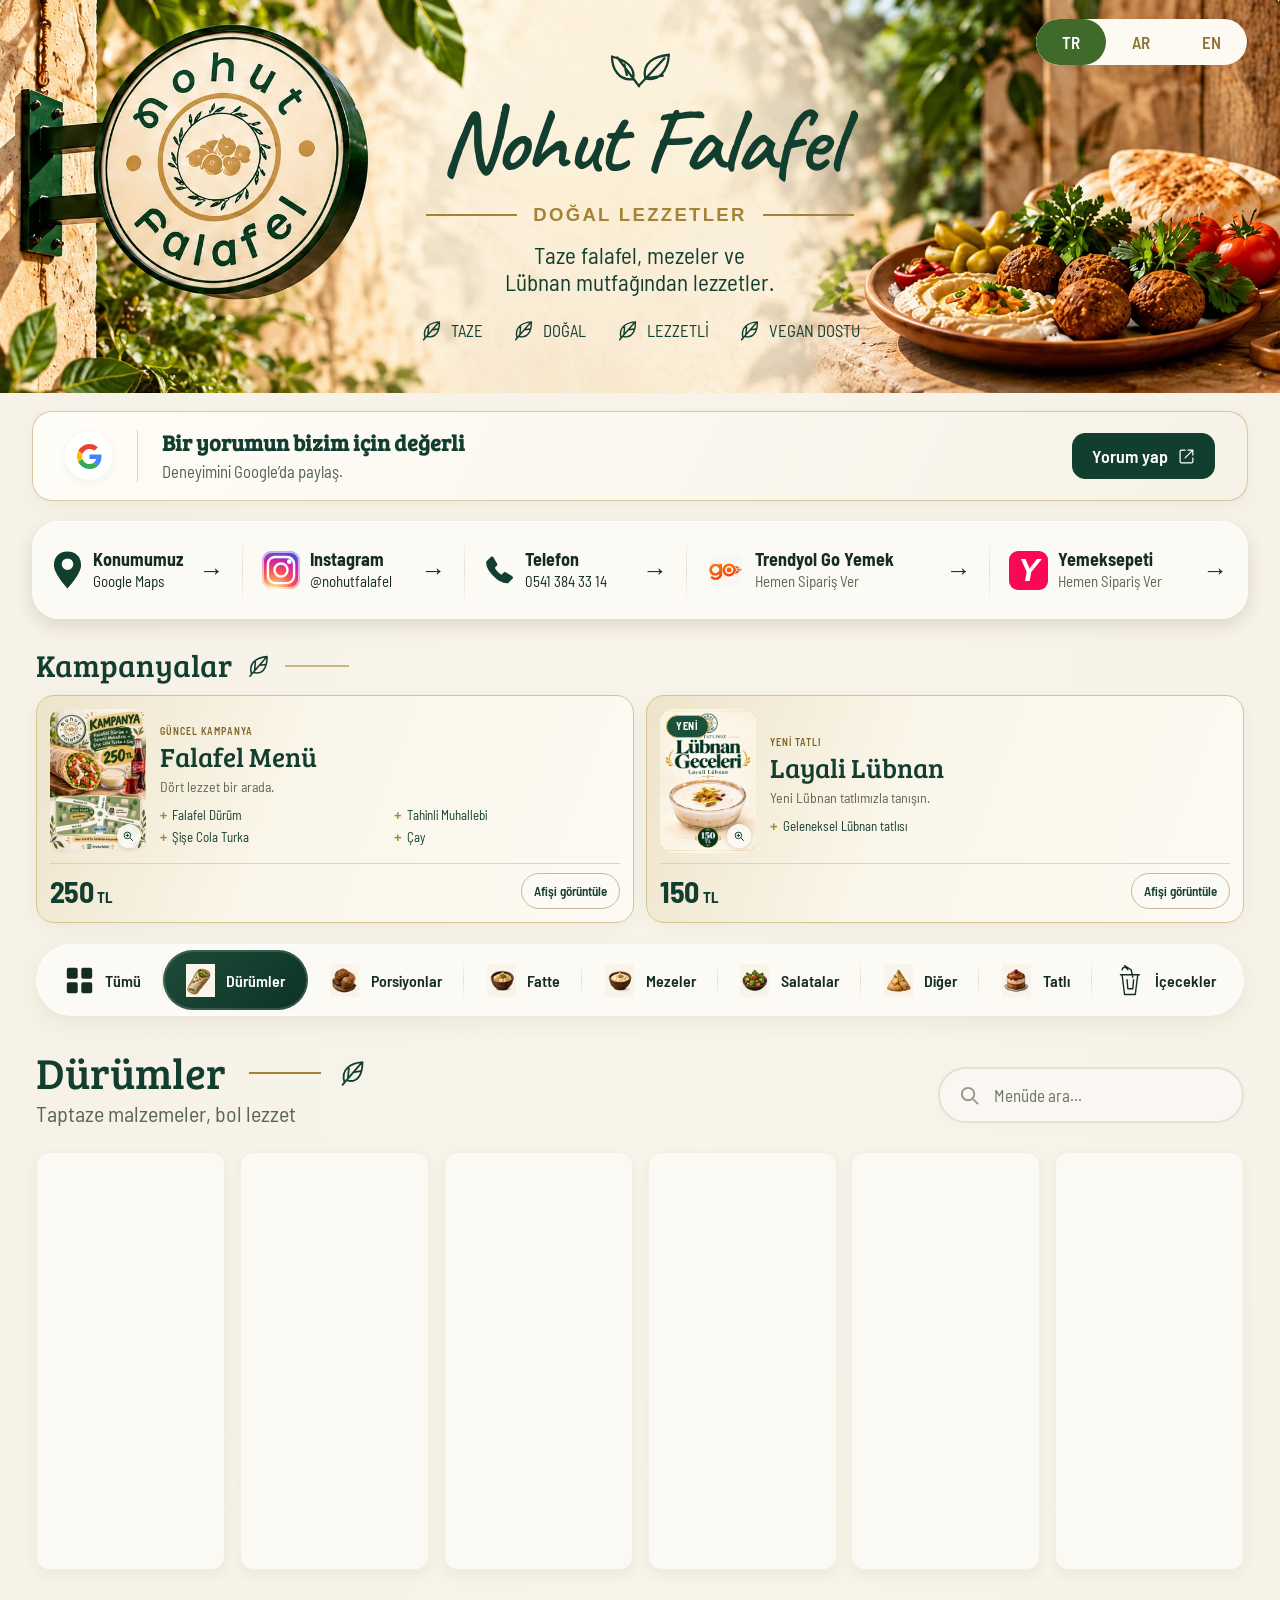
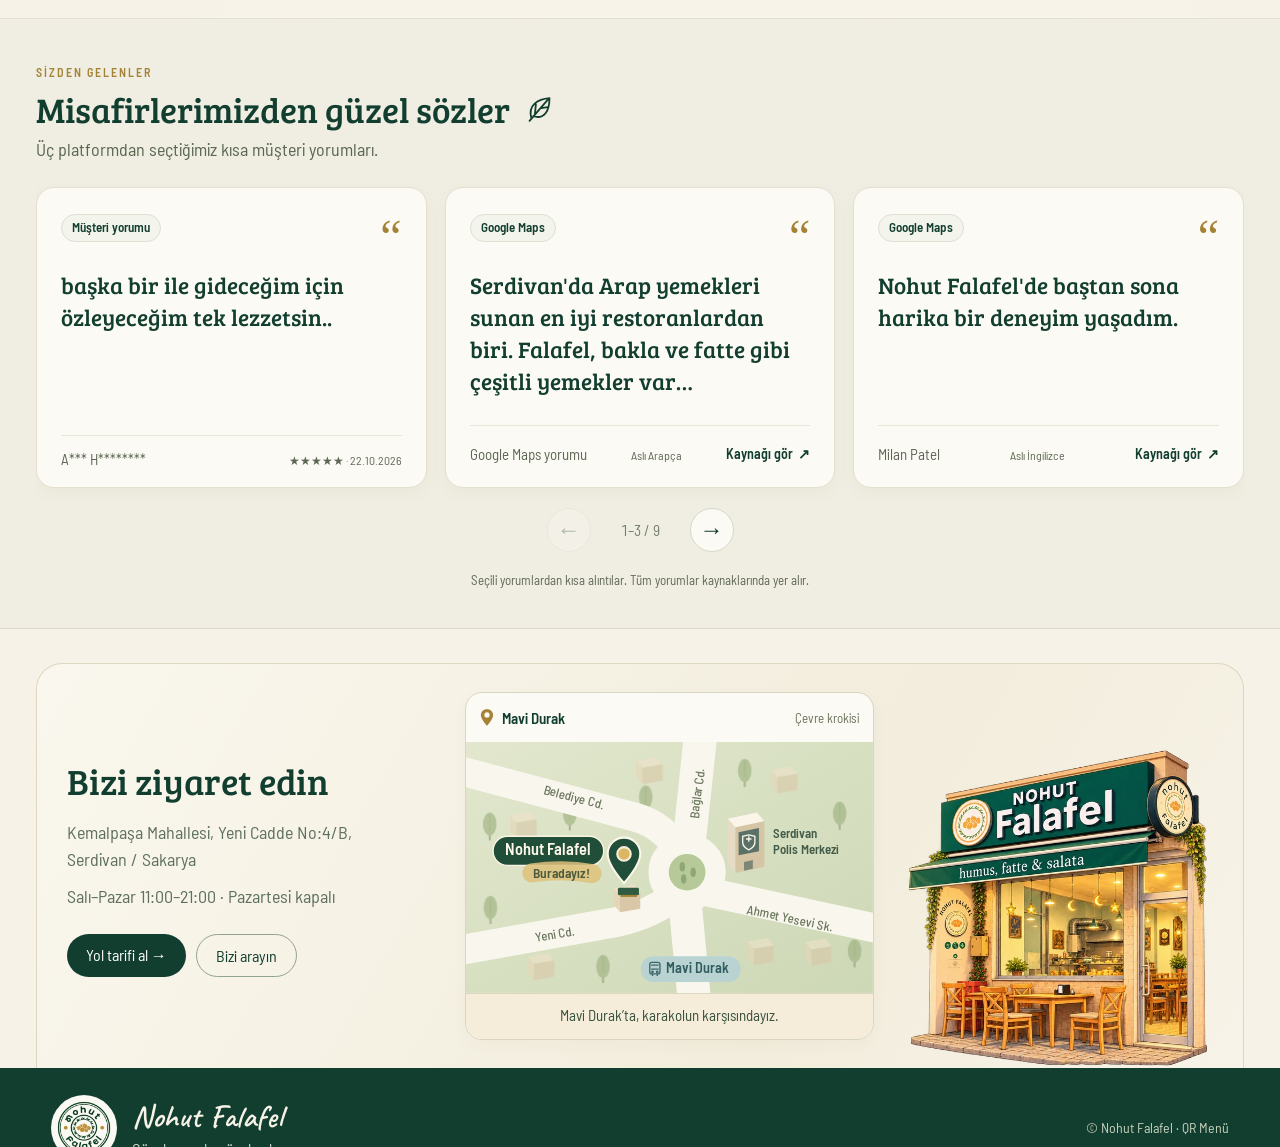
==== commit b6ed638f: "Add compact Google review invitation below menu header" ====
--- a/index.html
+++ b/index.html
@@ -2,9 +2,23 @@
 <html lang="tr"><head>
 <meta charset="utf-8"><meta name="viewport" content="width=device-width,initial-scale=1,viewport-fit=cover"><meta name="theme-color" content="#123e30">
 <title>Nohut Falafel | Menü • Menu</title><meta name="description" content="Nohut Falafel Serdivan: falafel, dürüm, fatte, mezeler, salatalar ve içecekler. Turkish, Arabic and English QR menu.">
-<link rel="icon" href="assets/nohut-logo.webp?v=20261028-brand1"><link rel="preload" href="assets/hero.webp" as="image" fetchpriority="high"><link rel="stylesheet" href="fonts.css?v=20261025-readability1"><link rel="stylesheet" href="menu.css?v=20261103-wraps3"><script src="menu-data.js?v=20261103-humus" defer></script><script src="menu-ar.js?v=20261103-humus" defer></script><script src="menu.js?v=20261103-transparent1" defer></script>
-<link rel="stylesheet" href="campaigns.css?v=20261103-wraps3"><script src="campaigns-data.js?v=20261103-wraps3" defer></script><script src="campaigns.js?v=20261103-wraps3" defer></script>
+<link rel="icon" href="assets/nohut-logo.webp?v=20261028-brand1"><link rel="preload" href="assets/hero.webp" as="image" fetchpriority="high"><link rel="stylesheet" href="fonts.css?v=20261025-readability1"><link rel="stylesheet" href="menu.css?v=20261103-wraps3"><script src="menu-data.js?v=20261115-salgam40" defer></script><script src="menu-ar.js?v=20261114-one-falafel" defer></script><script src="menu.js?v=20261114-one-falafel" defer></script>
+<link rel="stylesheet" href="campaigns.css?v=20261105-campaigns"><script src="campaigns-data.js?v=20261105-campaigns" defer></script><script src="campaigns.js?v=20261105-campaigns" defer></script>
 <script src="cms-live.js?v=20261028-cms1" defer></script>
+<style id="review-invite-styles">
+.review-invite{position:relative;display:flex;align-items:center;gap:clamp(12px,2vw,24px);margin:18px 2.5% 43px;padding:18px clamp(16px,2.5vw,36px);border:1px solid #a583366b;border-radius:20px;background:linear-gradient(115deg,#fffdf7,#f6f2e7);box-shadow:0 5px 16px #5949250d;color:#123e30}
+.review-invite-logo{display:grid;place-items:center;flex:0 0 48px;width:48px;height:48px;border-radius:50%;background:#fff;box-shadow:0 2px 8px #123e3010}
+.review-invite-logo svg{display:block;width:25px;height:25px}
+.review-invite-copy{flex:1;min-width:0;border-inline-start:1px solid #a5833655;padding-inline-start:clamp(12px,2vw,24px)}
+.review-invite-title{margin:0;font-size:clamp(19px,1.7vw,25px);font-weight:600;line-height:1.18;text-wrap:balance}
+.review-invite-copy p{margin:5px 0 0;font-size:clamp(15px,1.3vw,18px);line-height:1.3;color:#526458}
+.review-invite-action{display:inline-flex;justify-content:center;align-items:center;gap:10px;flex-shrink:0;min-height:46px;padding:11px 19px;border:1px solid #123e30;border-radius:13px;background:#123e30;color:#fff;font-size:18px;font-weight:600;line-height:1.15;transition:background .18s,box-shadow .18s}
+.review-invite-action:hover{background:#205540;box-shadow:0 3px 10px #123e3020}
+.review-invite-action svg{width:17px;height:17px;flex-shrink:0}
+@media(max-width:560px){.review-invite{gap:10px;margin-top:14px;padding:14px 12px;border-radius:16px}.review-invite-logo{flex-basis:34px;width:34px;height:34px}.review-invite-logo svg{width:21px;height:21px}.review-invite-copy{padding-inline-start:10px}.review-invite-title{font-size:18px}.review-invite-copy p{font-size:14px}.review-invite-action{gap:6px;font-size:16px;padding:10px 12px;min-height:44px;border-radius:11px}}
+@media(max-width:359px){.review-invite{flex-wrap:wrap}.review-invite-copy{flex-basis:calc(100% - 44px)}.review-invite-action{margin-inline-start:44px}}
+@media(prefers-reduced-motion:reduce){.review-invite-action{transition:none}}
+</style>
 </head><body>
 <a class="skip-link" href="#fullMenu" data-tr="Menüye geç" data-ar="انتقل إلى القائمة" data-en="Skip to menu">Menüye geç</a>
 <div class="page">
@@ -13,6 +27,11 @@
 <div class="hero-copy"><svg class="hero-leaves" aria-hidden="true" viewBox="0 0 80 46"><use href="#leaves"/></svg><h1 id="brandTitle">Nohut Falafel</h1><div class="tagline"><span data-tr="DOĞAL LEZZETLER" data-ar="نكهات طبيعية" data-en="NATURAL FLAVOURS">DOĞAL LEZZETLER</span></div><p class="hero-description" data-tr="Taze falafel, mezeler ve|Lübnan mutfağından lezzetler." data-ar="فلافل طازجة ومقبلات شهية|ونكهات لبنانية أصيلة." data-en="Fresh falafel, tasty appetizers|and authentic Lebanese flavours.">Taze falafel, mezeler ve<br>Lübnan mutfağından lezzetler.</p><ul class="qualities">
 <li><svg aria-hidden="true"><use href="#leaf"/></svg><span data-tr="TAZE" data-ar="طازج" data-en="FRESH">TAZE</span></li><li><svg aria-hidden="true"><use href="#leaf"/></svg><span data-tr="DOĞAL" data-ar="طبيعي" data-en="NATURAL">DOĞAL</span></li><li><svg aria-hidden="true"><use href="#leaf"/></svg><span data-tr="LEZZETLİ" data-ar="لذيذ" data-en="DELICIOUS">LEZZETLİ</span></li><li><svg aria-hidden="true"><use href="#leaf"/></svg><span data-tr="VEGAN DOSTU" data-ar="خيارات نباتية" data-en="VEGAN FRIENDLY">VEGAN DOSTU</span></li></ul></div>
 </header>
+<section class="review-invite" aria-labelledby="reviewInviteTitle">
+  <span class="review-invite-logo" aria-hidden="true"><svg viewBox="0 0 48 48" focusable="false"><path fill="#EA4335" d="M24 9.5c3.54 0 6.71 1.22 9.21 3.6l6.85-6.85C35.9 2.38 30.47 0 24 0 14.62 0 6.51 5.38 2.56 13.22l7.98 6.19C12.43 13.72 17.74 9.5 24 9.5Z"/><path fill="#4285F4" d="M46.98 24.55c0-1.57-.15-3.09-.38-4.55H24v9.02h12.94c-.58 2.96-2.26 5.48-4.78 7.18l7.73 6c4.51-4.18 7.09-10.36 7.09-17.65Z"/><path fill="#FBBC05" d="M10.53 28.59a14.4 14.4 0 0 1 0-9.18l-7.98-6.19A23.7 23.7 0 0 0 0 24c0 3.87.93 7.53 2.56 10.78l7.97-6.19Z"/><path fill="#34A853" d="M24 48c6.48 0 11.93-2.13 15.91-5.8l-7.73-6c-2.15 1.45-4.92 2.3-8.18 2.3-6.26 0-11.57-4.22-13.47-9.91l-7.98 6.19C6.51 42.62 14.62 48 24 48Z"/></svg></span>
+  <div class="review-invite-copy"><h2 class="review-invite-title" id="reviewInviteTitle" data-tr="Bir yorumun bizim için değerli" data-ar="رأيك يهمّنا" data-en="Your review means a lot to us">Bir yorumun bizim için değerli</h2><p data-tr="Deneyimini Google’da paylaş." data-ar="شاركنا تجربتك على Google." data-en="Share your experience on Google.">Deneyimini Google’da paylaş.</p></div>
+  <a class="review-invite-action" href="https://search.google.com/local/writereview?placeid=ChIJq7yVRc2zzBQR3r4tNPr_j9I" target="_blank" rel="noopener noreferrer"><span data-tr="Yorum yap" data-ar="اكتب تقييمًا" data-en="Leave a review">Yorum yap</span><svg aria-hidden="true" focusable="false" viewBox="0 0 24 24" fill="none" stroke="currentColor" stroke-width="1.7" stroke-linecap="round" stroke-linejoin="round"><path d="M14 3h7v7M21 3 10 14M10 3H5a2 2 0 0 0-2 2v14a2 2 0 0 0 2 2h14a2 2 0 0 0 2-2v-5"/></svg></a>
+</section>
 <nav class="contact-strip" aria-label="Nohut Falafel links">
 <a href="https://maps.app.goo.gl/q3GJZfhSuJXXo8o87" target="_blank" rel="noopener noreferrer"><svg class="contact-icon" aria-hidden="true"><use href="#pin"/></svg><span class="contact-copy"><strong data-tr="Konumumuz" data-ar="موقعنا" data-en="Find us">Konumumuz</strong><small>Google Maps</small></span><span class="arrow" aria-hidden="true">→</span></a>
 <a href="https://www.instagram.com/nohutfalafel/" target="_blank" rel="noopener noreferrer"><span class="instagram-icon" aria-hidden="true"><svg viewBox="0 0 32 32"><rect x="5" y="5" width="22" height="22" rx="6"/><circle cx="16" cy="16" r="5.5"/><circle cx="23" cy="9" r="1"/></svg></span><span class="contact-copy"><strong>Instagram</strong><small dir="ltr">@nohutfalafel</small></span><span class="arrow" aria-hidden="true">→</span></a>
@@ -22,7 +41,7 @@
 </nav>
 <main class="content">
 <noscript class="menu-unavailable">Menüyü görüntülemek için JavaScript’i etkinleştirin. Yardım için: <a href="tel:+905413843314">0541 384 33 14</a>.<br>Enable JavaScript to view the menu, or call us.<br><span lang="ar" dir="rtl">فعّل JavaScript لعرض القائمة، أو اتصل بنا للمساعدة.</span></noscript>
-<section class="campaigns" id="campaigns" aria-labelledby="campaignsTitle" hidden><div class="campaigns-heading"><h2 id="campaignsTitle">Kampanyalar</h2><svg aria-hidden="true"><use href="#leaf"/></svg></div><div class="campaigns-list" id="campaignsList"></div></section>
+<section class="campaigns" id="campaigns" aria-labelledby="campaignsTitle" hidden><div class="campaigns-heading"><h2 id="campaignsTitle">Kampanyalar</h2><svg aria-hidden="true"><use href="#leaf"/></svg></div><div class="campaigns-list" id="campaignsList"></div><div class="campaigns-pagination" id="campaignsPagination" role="group"></div></section>
 <nav class="category-nav" id="categories" aria-label="Menü kategorileri"></nav>
 <section id="fullMenu" aria-labelledby="sectionTitle"><div class="menu-toolbar"><div class="section-heading"><div class="title-line"><h2 id="sectionTitle">Dürümler</h2><span class="gold-rule" aria-hidden="true"></span><svg aria-hidden="true"><use href="#leaf"/></svg></div><p id="sectionDescription">Taptaze malzemeler, bol lezzet</p></div><label class="search"><svg aria-hidden="true" viewBox="0 0 24 24"><circle cx="10.5" cy="10.5" r="6.5"/><path d="m16 16 5 5"/></svg><input type="search" id="search" autocomplete="off" aria-label="Menüde ara" placeholder="Menüde ara..."></label></div><div class="menu-grid" id="grid"></div><p class="empty" id="empty" hidden></p><span class="sr-only" id="counter" role="status" aria-live="polite"></span></section></main>
 <section class="reviews-section" id="reviews" aria-labelledby="reviewsTitle">
--- a/campaigns.css
+++ b/campaigns.css
@@ -53,7 +53,7 @@
 .campaigns-heading{margin-bottom:11px}
 .campaigns-list{
  display:grid;
- grid-template-columns:repeat(2,minmax(0,1fr));
+ grid-template-columns:repeat(auto-fit,minmax(max(270px,calc((100% - 24px)/3)),1fr));
  align-items:stretch;
  gap:12px;
 }
@@ -92,6 +92,7 @@
 .campaign-price{font-size:30px;letter-spacing:-.5px}
 .campaign-price small{font-size:15px;margin-inline-start:4px}
 .campaign-detail-button{min-height:36px;padding:7px 12px;font-size:13px}
+.campaigns-pagination{display:none}
 [dir=rtl] .campaign-title{font-size:22px;line-height:1.38}
 [dir=rtl] .campaign-items li{font-size:13px;line-height:1.6}
 [dir=rtl] .campaign-description{font-size:13px;line-height:1.5}
@@ -110,6 +111,9 @@
  .campaign-card{scroll-snap-align:start}
  .campaigns-list::-webkit-scrollbar{height:5px}
  .campaigns-list::-webkit-scrollbar-thumb{background:#c6bb98;border-radius:5px}
+ .campaigns-pagination:not(:empty){display:flex;justify-content:center;gap:6px;margin-top:4px}
+ .campaigns-pagination button{min-width:36px;min-height:36px;border:1px solid #c6bb98;border-radius:50%;background:#fcfaf4;color:var(--green);font-size:15px;font-weight:700;cursor:pointer}
+ .campaigns-pagination button[aria-current="true"]{background:var(--green);border-color:var(--green);color:#fff}
 }
 @media(max-width:650px){
  .campaigns{margin-bottom:16px}
